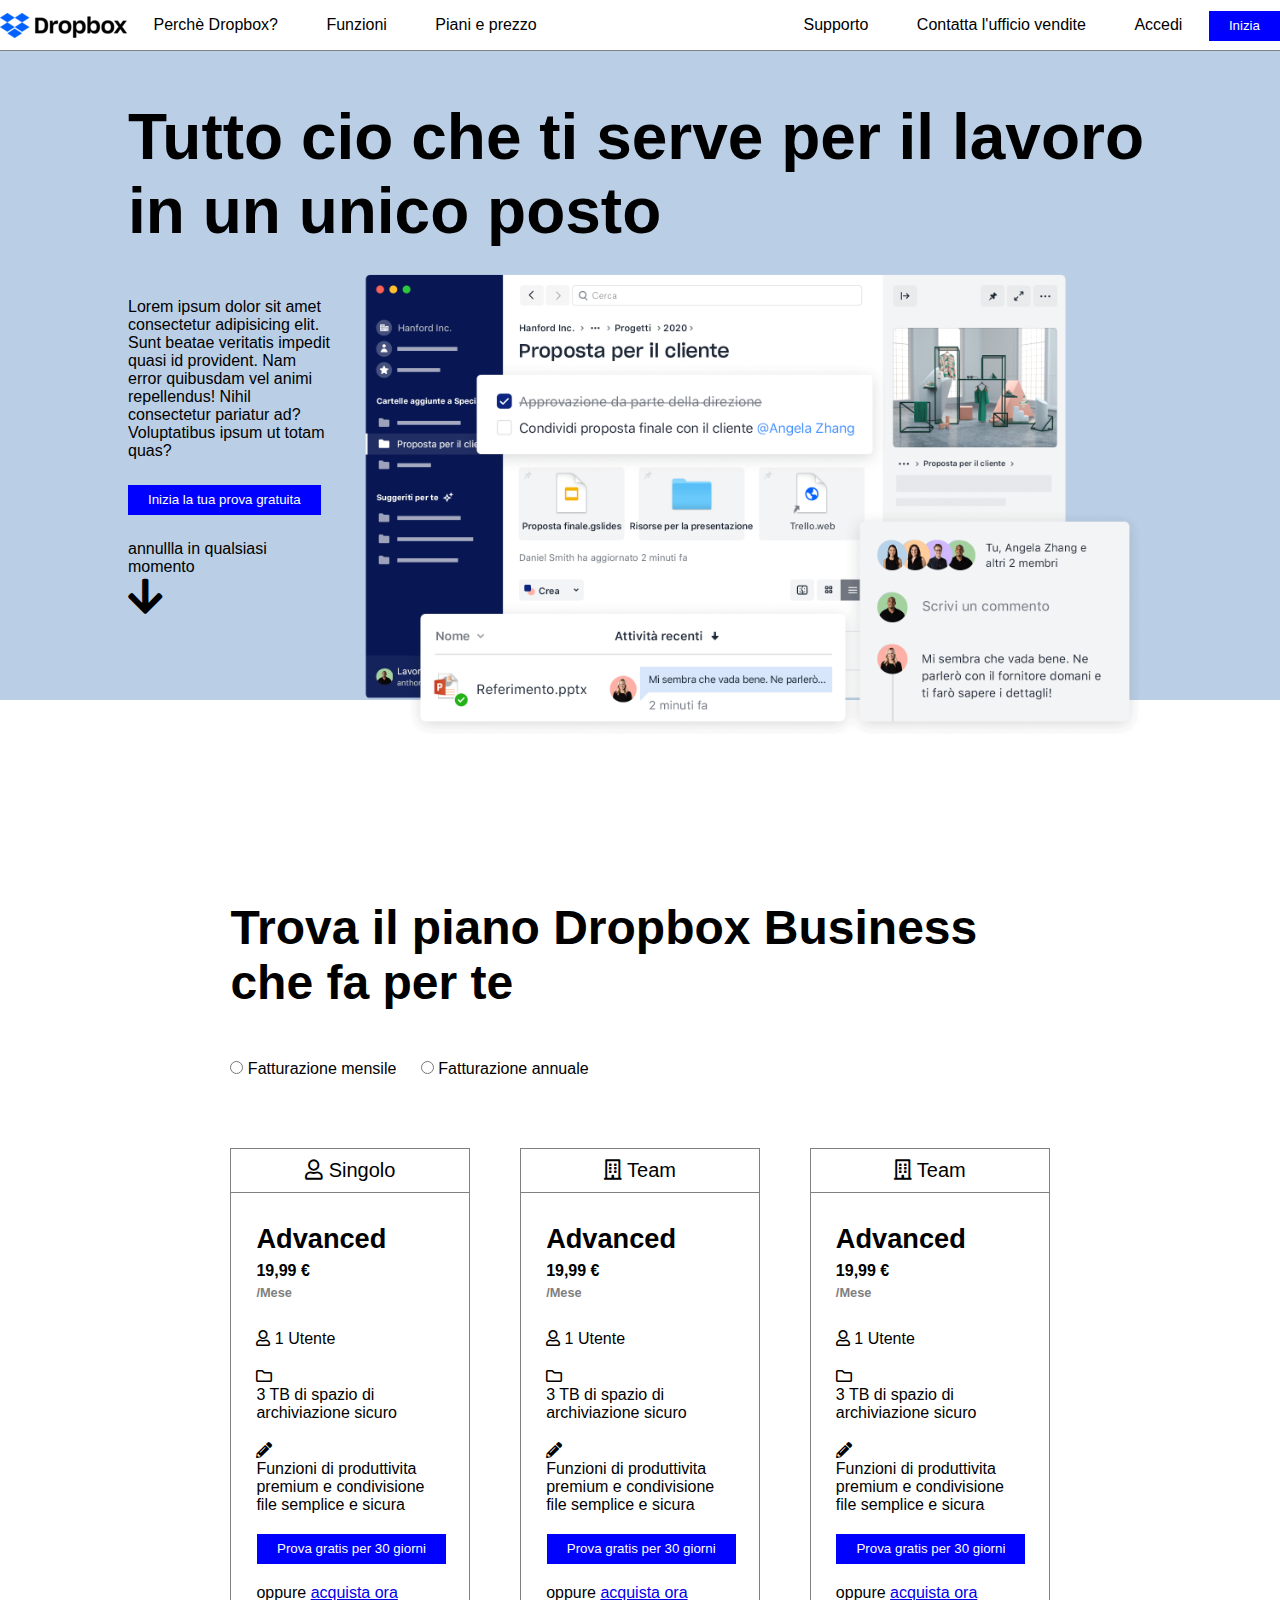
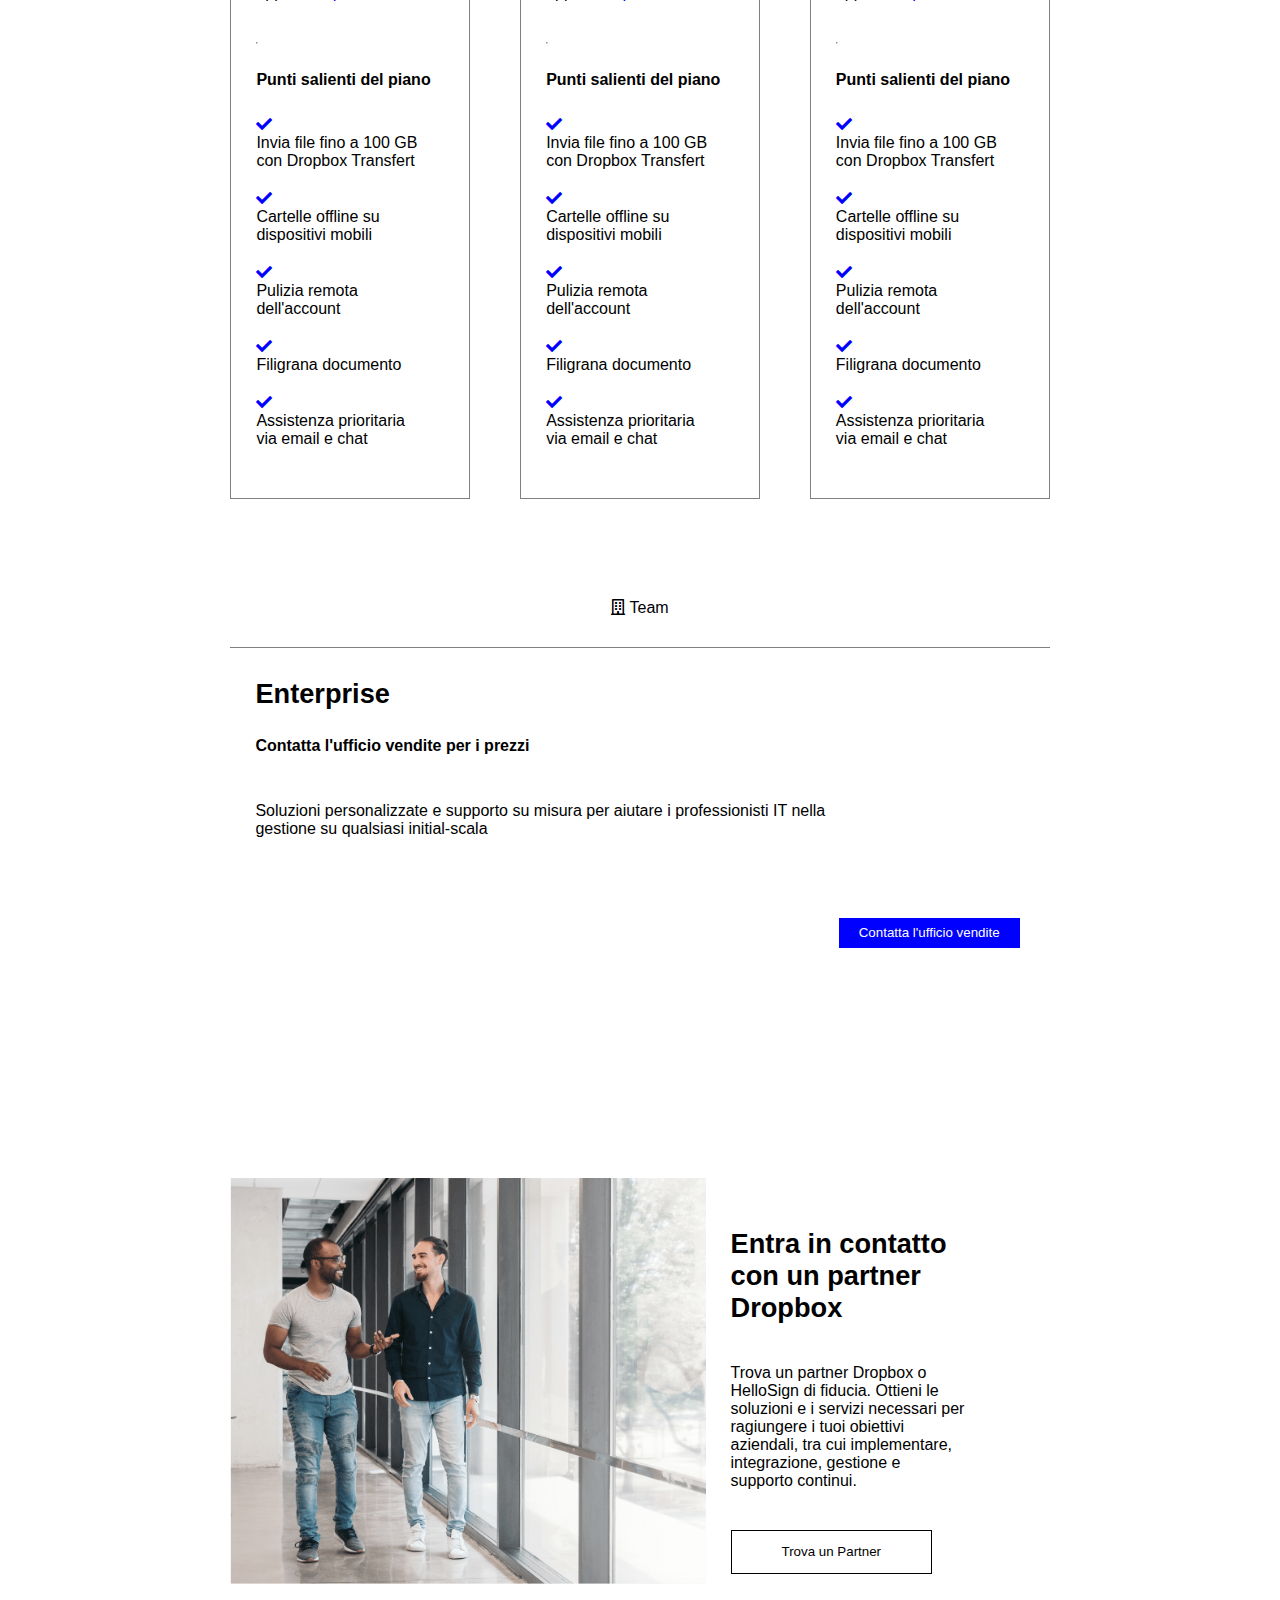
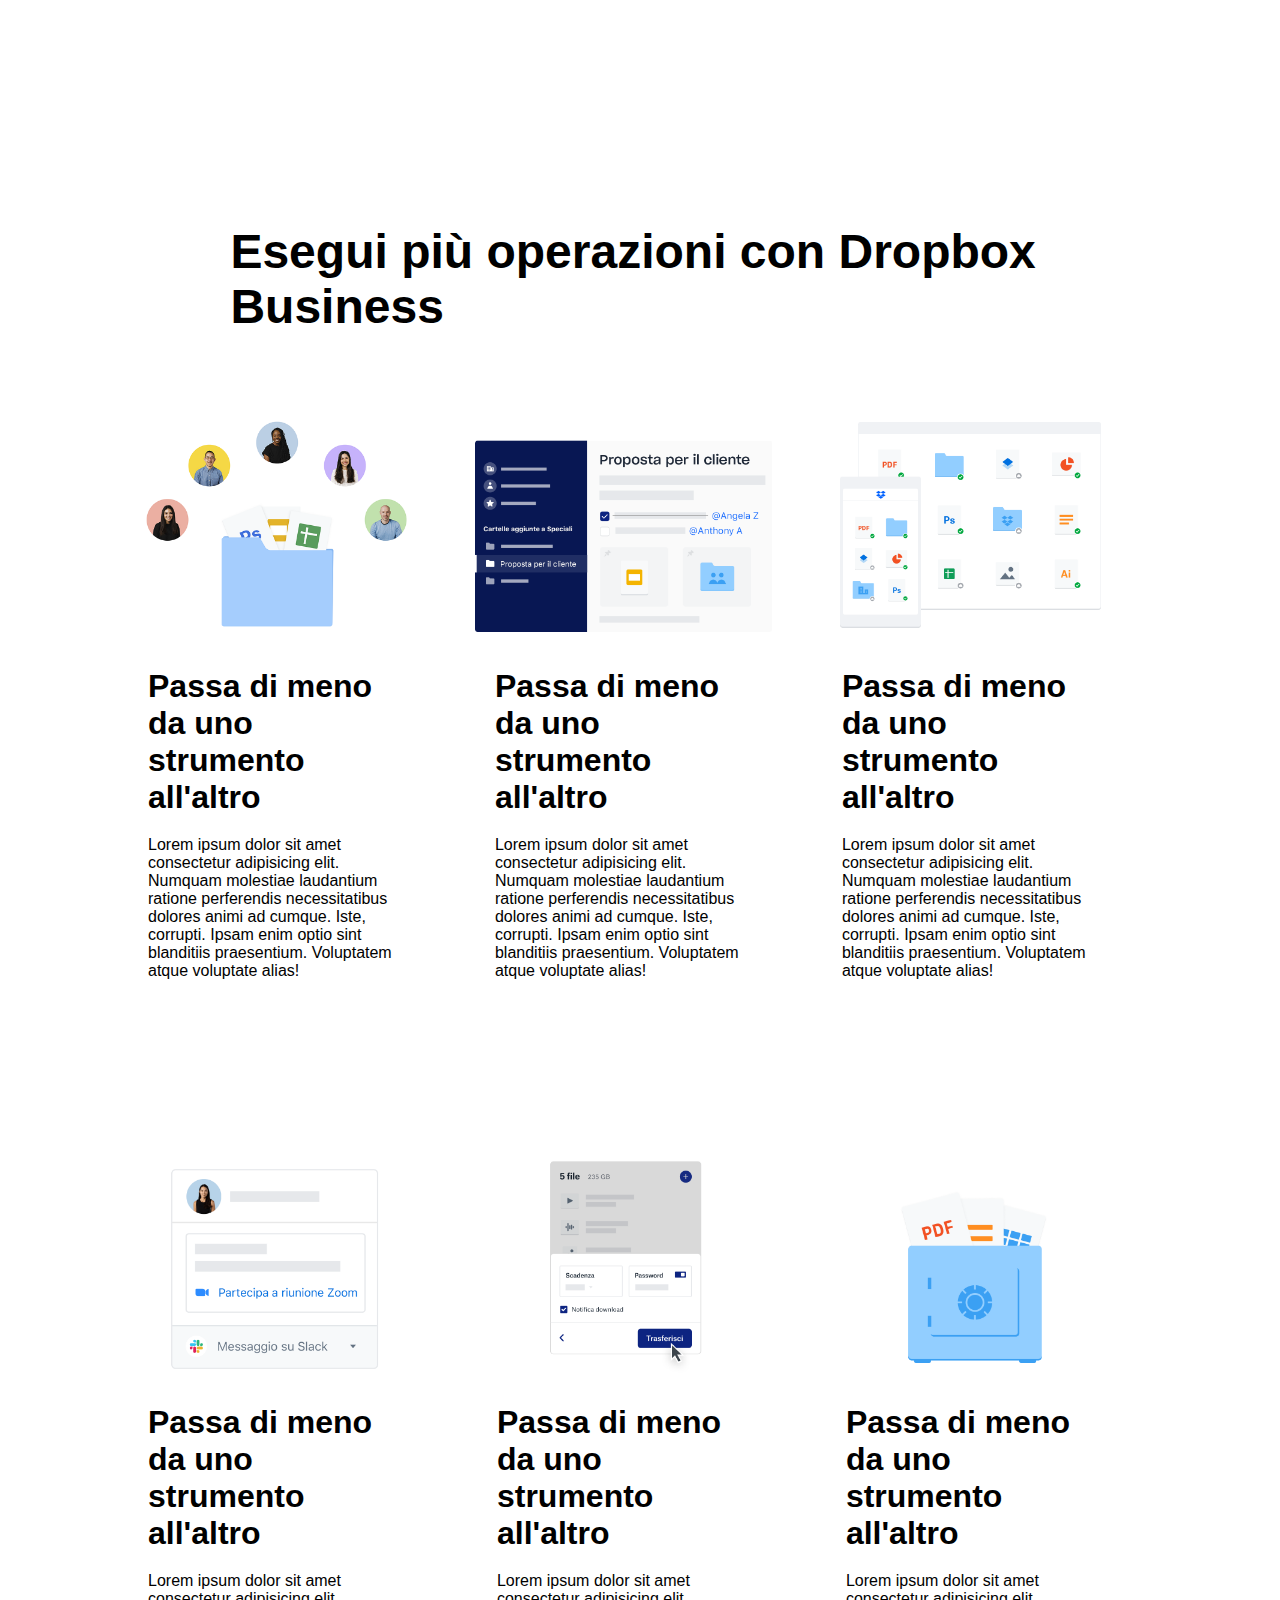
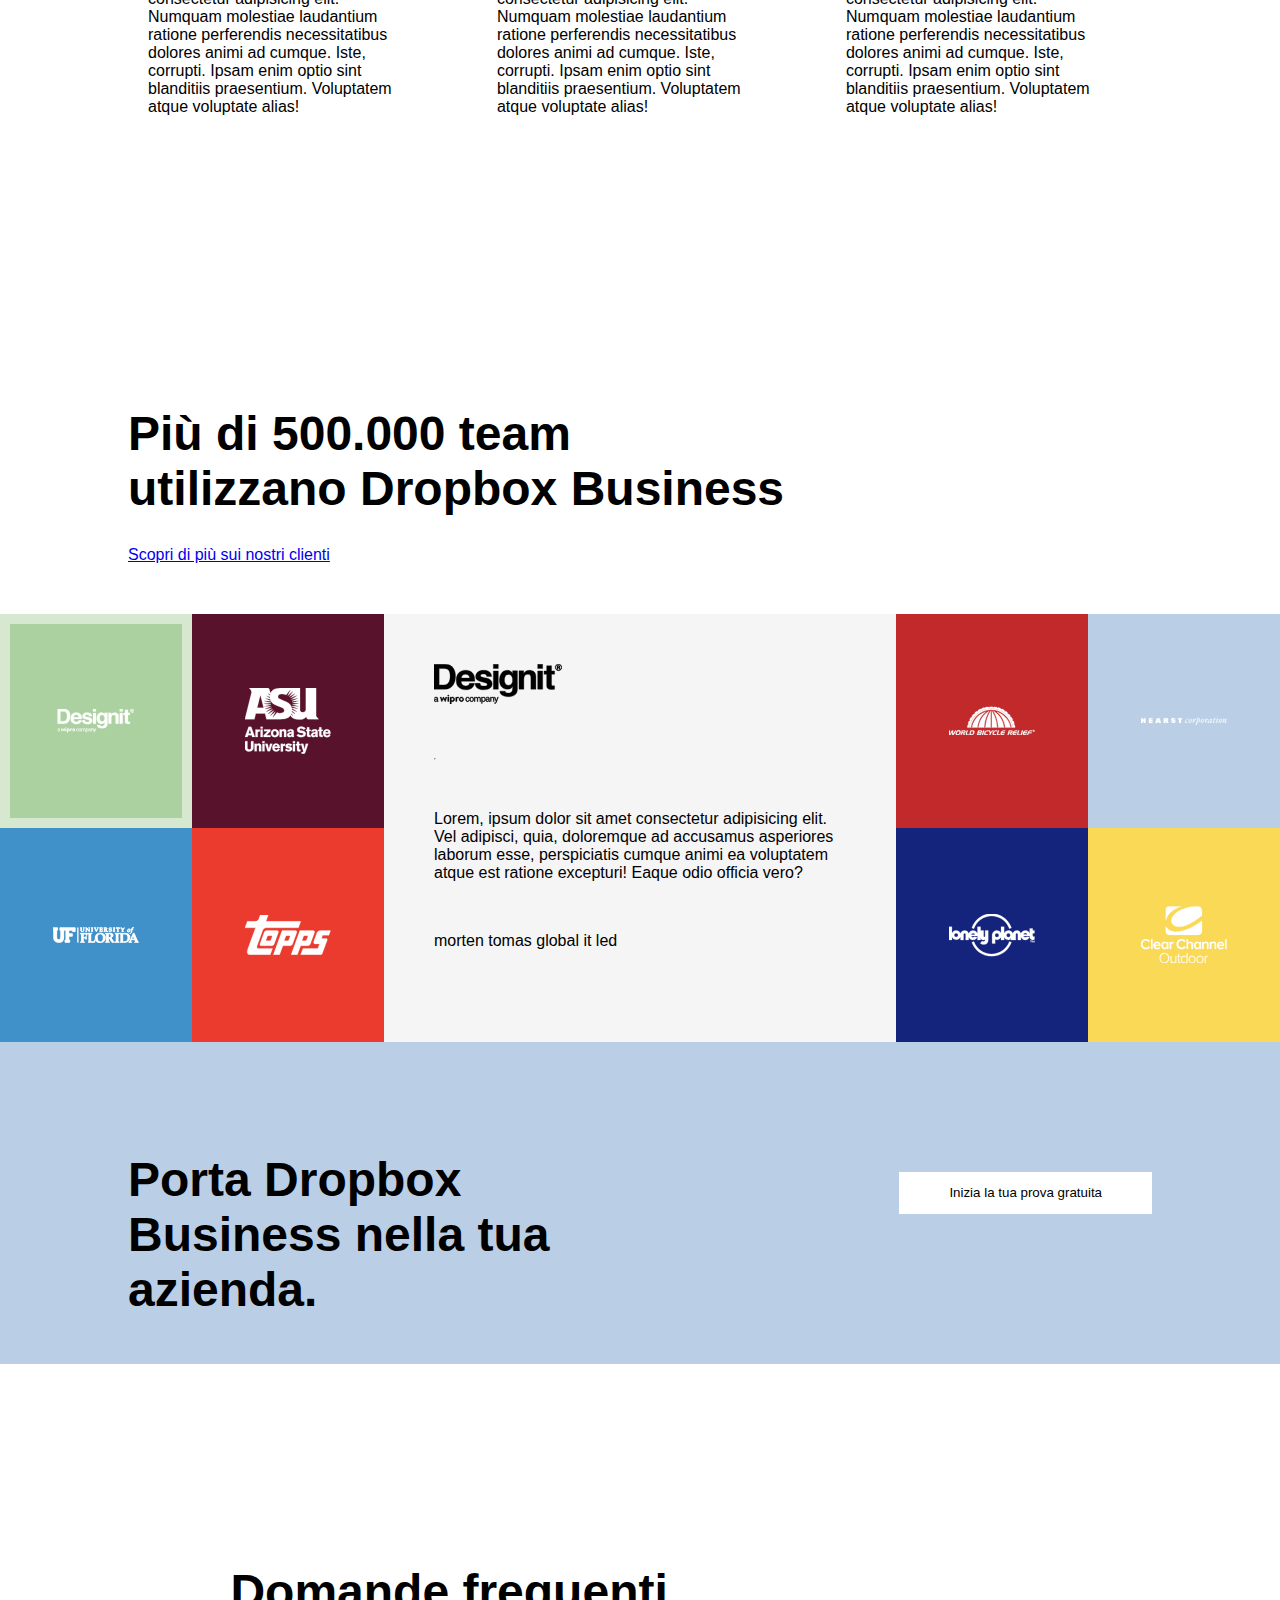
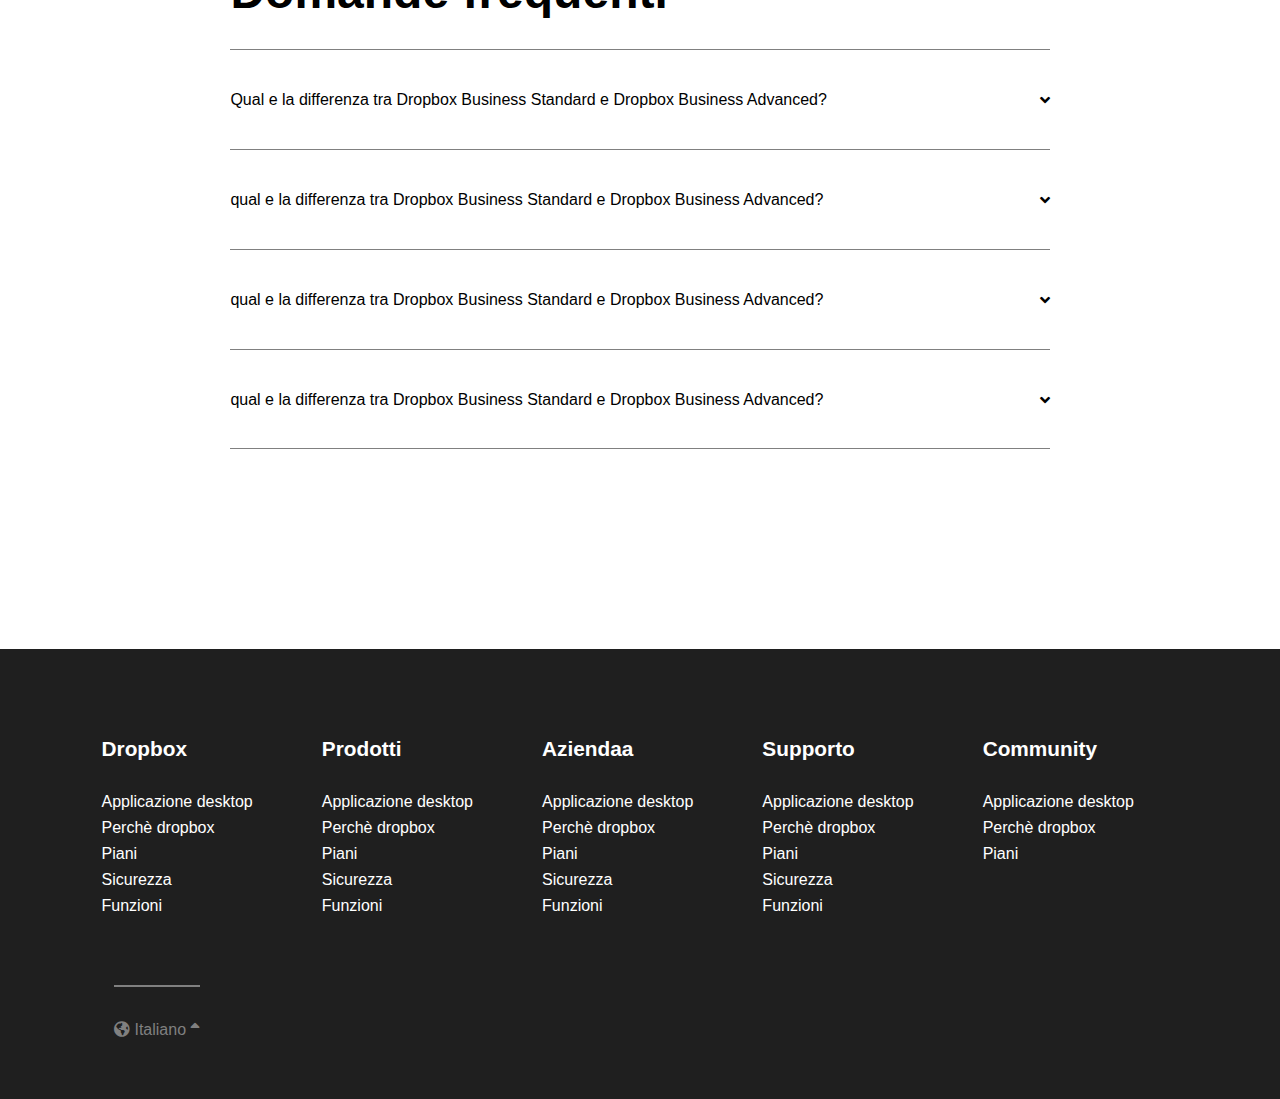
==== index.html @ a14f0d6e "risolto problema formattazione colonne" ====
<!DOCTYPE html>
<html lang="en">
<head>
    <meta charset="UTF-8">
    <meta http-equiv="X-UA-Compatible" content="IE=edge">
    <meta name="viewport" content="width=device-width, initial-scale=1.0">
    <title>Dropbox</title>
    <link rel="stylesheet" href="css/style.css">
    <link rel="stylesheet" href="css/all.css">
</head>
<body>

    <header >

       <section class="navbar-top centered clearfix ">
            <div class="navbar navbar-left">
                <a href="#!"><img src="img/logo-small.png" alt="logo Dropbox"></a>
                <nav>
                    <ul>
                        <li><a href="#!">Perchè Dropbox?</a></li>
                        <li><a href="#!">Funzioni</a></li>
                        <li><a href="#!">Piani e prezzo</a></li>
                           
                    </ul>
                </nav>
               
            </div>
           
    
          
            <div class="navbar navbar-right">
                <nav>
                    <ul>
                        <li><a href="#!">Supporto</a></li>
                        <li><a href="#!">Contatta l'ufficio vendite</a></li>
                        <li><a href="#!">Accedi</a></li>
                    </ul>
                </nav>
                <div class="btn">
                    <button class="btn bluebutton"><a href="#!">Inizia</a>
                    </button>
                </div>
            </div>
                 
        </section>
        <section class="content-header centered clearfix">
           
                <h1>Tutto cio che ti serve per il lavoro in un unico posto</h1>
                <div class="text-box">
                    <p>Lorem ipsum dolor sit amet consectetur adipisicing elit. Sunt beatae veritatis impedit quasi id provident. Nam error quibusdam vel animi repellendus! Nihil consectetur pariatur ad? Voluptatibus ipsum ut totam quas?</p>
                    <button class="btn bluebutton"><a href="#!">Inizia la tua prova gratuita</a>
                    </button>
                    <p>annullla in qualsiasi momento</p>
                    <h1><i class="fas fa-arrow-down"></i></h1>
    
    
                </div>
                <img src="img/jumbo.png" alt="">
           
        </section>

    </header>

    <section class="row">
        <div class="content-row clearfix"> 
            <h2>Trova il piano Dropbox Business che fa per te</h2>
            <form action="#!" method="POST">
                <input type="radio" id="month" name="fatturazione" value="month">
                <label for="month">Fatturazione mensile</label>
                <input type="radio" id="year" name="fatturazione" value="year">
                <label for="year">Fatturazione annuale</label>             
            </form>
            <div class="columns clearfix">
               
                  
                        <div class="col col-left">
                            <div class="subject">
                                <p><i class="far fa-user"></i> Singolo</p>
                            </div>
                            <div class="description">
                                <h1>Advanced</h1>
                                <h2>19,99 &euro;</h2>
                                <h3>/Mese</h3>
                              <div class="box">
                                    <i class="far fa-user"></i> <p>1 Utente</p>
                                   
                              </div>
                                <div class="box">
                                    <i class="far fa-folder"></i> <p>3 TB di spazio di archiviazione sicuro</p>      
                                </div>
                                    <div class="box">
                                        <i class="fas fa-pencil-alt"></i> <p>Funzioni di produttivita premium e  condivisione file semplice e sicura</p>
                                    
                                    </div>
                                <button class="btn bluebutton"><a href="#!">Prova gratis per 30 giorni</a>
                                </button>
                                <div class="box"><p>oppure <a href="#!">acquista ora</a> </p></div>
                                <hr>
                                <h2 class="box">Punti salienti del piano</h2>
                                <div class="box"><i class="fas fa-check"></i> <p>Invia file fino a 100 GB con Dropbox Transfert</p></div>
                                <div class="box"><i class="fas fa-check"></i> <p>Cartelle offline su dispositivi mobili</p></div>
                                <div class="box"><i class="fas fa-check"></i> <p>Pulizia remota dell'account</p></div>
                                <div class="box"><i class="fas fa-check"></i> <p>Filigrana documento</p></div>
                                <div class="box"><i class="fas fa-check"></i> <p>Assistenza prioritaria via email e chat</p></div>
                            </div>
                            
                            
                            
                        </div>
                        <div class="col col-middle">
                            <div class="subject">
                                <p><i class="far fa-building"></i> Team</p>
                            </div>
                            <div class="description">
                                <h1>Advanced</h1>
                                <h2>19,99 &euro;</h2>
                                <h3>/Mese</h3>
                              <div class="box">
                                    <i class="far fa-user"></i> <p>1 Utente</p>
                                   
                              </div>
                                <div class="box">
                                    <i class="far fa-folder"></i> <p>3 TB di spazio di archiviazione sicuro</p>      
                                </div>
                                    <div class="box">
                                        <i class="fas fa-pencil-alt"></i> <p>Funzioni di produttivita premium e  condivisione file semplice e sicura</p>
                                    
                                    </div>
                                <button class="btn bluebutton"><a href="#!">Prova gratis per 30 giorni</a>
                                </button>
                                <div class="box"><p>oppure <a href="#!">acquista ora</a> </p></div>
                                <hr>
                                <h2 class="box">Punti salienti del piano</h2>
                                <div class="box"><i class="fas fa-check"></i> <p>Invia file fino a 100 GB con Dropbox Transfert</p></div>
                                <div class="box"><i class="fas fa-check"></i> <p>Cartelle offline su dispositivi mobili</p></div>
                                <div class="box"><i class="fas fa-check"></i> <p>Pulizia remota dell'account</p></div>
                                <div class="box"><i class="fas fa-check"></i> <p>Filigrana documento</p></div>
                                <div class="box"><i class="fas fa-check"></i> <p>Assistenza prioritaria via email e chat</p></div>
                            </div>
                            
                            
                        </div>
                        <div class="col col-right">
                            <div class="subject">
                                <p><i class="far fa-building"></i> Team</p>
                            </div>
                            <div class="description">
                                <h1>Advanced</h1>
                                <h2>19,99 &euro;</h2>
                                <h3>/Mese</h3>
                              <div class="box">
                                    <i class="far fa-user"></i> <p>1 Utente</p>
                                   
                              </div>
                                <div class="box">
                                    <i class="far fa-folder"></i> <p>3 TB di spazio di archiviazione sicuro</p>      
                                </div>
                                    <div class="box">
                                        <i class="fas fa-pencil-alt"></i> <p>Funzioni di produttivita premium e  condivisione file semplice e sicura</p>
                                    
                                    </div>
                                <button class="btn bluebutton"><a href="#!">Prova gratis per 30 giorni</a>
                                </button>
                                <div class="box"><p>oppure <a href="#!">acquista ora</a> </p></div>
                                <hr>
                                <h2 class="box">Punti salienti del piano</h2>
                                <div class="box"><i class="fas fa-check"></i> <p>Invia file fino a 100 GB con Dropbox Transfert</p></div>
                                <div class="box"><i class="fas fa-check"></i> <p>Cartelle offline su dispositivi mobili</p></div>
                                <div class="box"><i class="fas fa-check"></i> <p>Pulizia remota dell'account</p></div>
                                <div class="box"><i class="fas fa-check"></i> <p>Filigrana documento</p></div>
                                <div class="box"><i class="fas fa-check"></i> <p>Assistenza prioritaria via email e chat</p></div>
                            </div>
                            
                        </div>
                   
                
                
            </div>
            <div class="col col-bottom clearfix">
                <div class="subject">
                    <p><i class="far fa-building"></i> Team</p>
                </div>
                    <div class="description">
                        <h1>Enterprise</h1>
                        <h2>Contatta l'ufficio vendite per i prezzi</h2>
                        <p>Soluzioni personalizzate e supporto su misura per aiutare i professionisti IT nella gestione su qualsiasi initial-scala</p>
                    </div>
                    <div class="btn-right">
                        <button class="btn bluebutton"><a href="#!">Contatta l'ufficio vendite</a>
                        </button>
                    </div>
            </div>
        </div>
    </section>
    <section class="row row1">
        <div class="content-row clearfix">
            <div class="col col-left"><img src="img/partner.png" alt="Tyler Durden"></div>
            <div class="col col-right">
                <div class="description">
                    <h1 class="box">Entra in contatto con un partner Dropbox</h1>
                    <p class="box">Trova un partner Dropbox o HelloSign di fiducia. Ottieni le soluzioni e i servizi necessari per ragiungere i tuoi obiettivi aziendali, tra cui implementare, integrazione, gestione e supporto continui.</p>
                    <button class=" box btn whitebutton"><a href="#!">Trova un Partner</a>
                    </button>

                </div>
            </div>
        </div>
    </section>

    <section class="row row2">
        <div class="content-row">
            <h2>Esegui più operazioni con Dropbox Business</h2>
        </div>
        <div class="columns clearfix">
            <div class="col col-left description">
                <img src="img/business-feature-switching-tools.png" alt="">
                <h1>Passa di meno da uno strumento all'altro</h1>

                <p>Lorem ipsum dolor sit amet consectetur adipisicing elit. Numquam molestiae laudantium ratione perferendis necessitatibus dolores animi ad cumque. Iste, corrupti. Ipsam enim optio sint blanditiis praesentium. Voluptatem atque voluptate alias!</p>
            </div>
            <div class="col col-middle  description">
                <img src="img/business-feature-coordinate-it.png" alt="">
                <h1>Passa di meno da uno strumento all'altro</h1>

                <p>Lorem ipsum dolor sit amet consectetur adipisicing elit. Numquam molestiae laudantium ratione perferendis necessitatibus dolores animi ad cumque. Iste, corrupti. Ipsam enim optio sint blanditiis praesentium. Voluptatem atque voluptate alias!</p>
            </div>
            <div class="col col-right description">
                <img src="img/business-feature-multi-device.png" alt="">
                <h1>Passa di meno da uno strumento all'altro</h1>

                <p>Lorem ipsum dolor sit amet consectetur adipisicing elit. Numquam molestiae laudantium ratione perferendis necessitatibus dolores animi ad cumque. Iste, corrupti. Ipsam enim optio sint blanditiis praesentium. Voluptatem atque voluptate alias!</p>
            </div>
            <div class="col col-left description">
                <img src="img/business-feature-integrations-it.png" alt="">
                <h1>Passa di meno da uno strumento all'altro</h1>

                <p>Lorem ipsum dolor sit amet consectetur adipisicing elit. Numquam molestiae laudantium ratione perferendis necessitatibus dolores animi ad cumque. Iste, corrupti. Ipsam enim optio sint blanditiis praesentium. Voluptatem atque voluptate alias!</p>
            </div>
            <div class="col col-middle description">
                <img src="img/business-feature-send-files-it.png" alt="">
                <h1>Passa di meno da uno strumento all'altro</h1>

                <p>Lorem ipsum dolor sit amet consectetur adipisicing elit. Numquam molestiae laudantium ratione perferendis necessitatibus dolores animi ad cumque. Iste, corrupti. Ipsam enim optio sint blanditiis praesentium. Voluptatem atque voluptate alias!</p>
            </div>
            <div class="col col-right description">
                <img src="img/business-feature-security.png" alt="">
                <h1>Passa di meno da uno strumento all'altro</h1>

                <p>Lorem ipsum dolor sit amet consectetur adipisicing elit. Numquam molestiae laudantium ratione perferendis necessitatibus dolores animi ad cumque. Iste, corrupti. Ipsam enim optio sint blanditiis praesentium. Voluptatem atque voluptate alias!</p>
            </div>
        </div>

    </section>

    <section class="row3">
        <div class="content-row">
            <h2>Più di 500.000 team <br>
                utilizzano Dropbox Business</h2>

                <p><a href="#!">Scopri di più sui nostri clienti</a></p>
        </div>

    </section>

    <section class="squares clearfix">
        <div class="columns clearfix">
            <div class="col-30 col-left clearfix">
                <div class="square square00">
                   <img src="img/designit.svg" alt="">
                </div>
                <div class="square square0">
                    <img src="img/arizona_state_university.svg" alt="">
                </div>
                <div class="square square1">
                    <img src="img/university_of_florida.svg" alt="">
                </div>
                <div class="square square2">
                    <img src="img/topps.svg" alt="">
                </div>
            </div>
            <div class="col-40 clearfix">

                <div class="designit">
                    <img src="img/designit-black.svg" alt="">
                </div>
                <hr>
                <div class="designit-txt">
                    <p>Lorem, ipsum dolor sit amet consectetur adipisicing elit. Vel adipisci, quia, doloremque ad accusamus asperiores laborum esse, perspiciatis cumque animi ea voluptatem atque est ratione excepturi! Eaque odio officia vero?</p>
                    <p class="author">morten tomas global it led</p>
                </div>

        
            </div>
            <div class="col-30 col-right clearfix">
                <div class="square square3">
                    <img src="img/world_bicycle_relief.svg" alt="">
                </div>
                <div class="square square4">
                    <img src="img/hearst_corp.svg" alt="">
                </div>
                <div class="square square5">
                    <img src="img/lonely_planet.svg" alt="">
                </div>
                <div class="square square6">
                    <img src="img/clear_channel.svg" alt="">
                </div>
            </div>
        </div>
        <div class="row4">
            <div class="content-row">
                <h2>Porta Dropbox Business nella tua azienda.</h2>
            </div>
            <div class="row4-button">
                 <button class=" box btn whitebutton"><a href="#!">Inizia la tua prova gratuita</a>
                 </button>
            </div>
    
        </div>
    </section>
    <section class="row row5">
       <div class="content-row">
            <div class="titolo"><h2>Domande frequenti</h2></div>
            <div class="question">
                <a href="#!">
                    <p>Qual e la differenza tra Dropbox Business Standard e Dropbox Business Advanced?</p>
                    <i class="fas fa-angle-down"></i>   
                </a>
            </div>
            <div class="question">
               <a href="#!">
                    <p>qual e la differenza tra Dropbox Business Standard e Dropbox Business Advanced?</p>
                    <i class="fas fa-angle-down"></i>
                    
               </a>
            </div>
            <div class="question">
               <a href="#!">
                    <p>qual e la differenza tra Dropbox Business Standard e Dropbox Business Advanced?</p>
                    <i class="fas fa-angle-down"></i>
               </a>
            </div>
            <div class="question">
                <a href="#!">
                    <p>qual e la differenza tra Dropbox Business Standard e Dropbox Business Advanced?</p>
                    <i class="fas fa-angle-down"></i>
                </a>
            </div>
       </div>
    </section>

    <footer>
        <div class="main-footer">
            <div class="small">
                <ul>
                    Dropbox
                    <li>Applicazione desktop</li>
                    <li>Perchè dropbox</li>
                    <li>Piani</li>
                    <li>Sicurezza</li>
                    <li>Funzioni</li>
                </ul>
            </div>

            <div class="small">
                <ul>
                    Prodotti
                    <li>Applicazione desktop</li>
                    <li>Perchè dropbox</li>
                    <li>Piani</li>
                    <li>Sicurezza</li>
                    <li>Funzioni</li>
                </ul>
            </div>

            <div class="small">
                <ul>
                    Aziendaa
                    <li>Applicazione desktop</li>
                    <li>Perchè dropbox</li>
                    <li>Piani</li>
                    <li>Sicurezza</li>
                    <li>Funzioni</li>
                </ul>
            </div>

            <div class="small">
                <ul>
                    Supporto
                    <li>Applicazione desktop</li>
                    <li>Perchè dropbox</li>
                    <li>Piani</li>
                    <li>Sicurezza</li>
                    <li>Funzioni</li>
                </ul>
            </div>

            <div class="small">
                <ul>
                    Community
                    <li>Applicazione desktop</li>
                    <li>Perchè dropbox</li>
                    <li>Piani</li>
                </ul>
            </div>
        </div>

        <div class="end">
            <a href="#!"><p><i class="fas fa-globe-americas"></i> Italiano <i class="fas fa-sort-up"></i></p></a>
        </div>
        </div>

    </footer>
    

    
    
</body>
</html>
---- css/style.css ----
* {
    margin: 0;
    padding: 0;
    box-sizing: border-box;
}
body {
  min-width: 1080px;
}

html {
    font-family: -apple-system, BlinkMacSystemFont, 'Segoe UI', Roboto, Oxygen, Ubuntu, Cantarell, 'Open Sans', 'Helvetica Neue', sans-serif;
    
   
    margin: 0 auto;
}

.clearfix::after {
    content: '';
    display: table;
    clear: both;
}
.centered {
    margin: 0 auto;
}

header {
    background-color: #bacfe6;
    vertical-align: middle;
    height: 700px;
    

}


.navbar-top {
   
   line-height: 50px;
    vertical-align: middle;
    background-color: white;
    width: 100%;
    position: fixed;
    z-index: 10000;
    border-bottom: .5px solid grey;
    

}

.navbar nav {
    display: inline-block;
}
 
 
.navbar li {
    display: inline-block;
    font-size: 1rem;
}
 
.navbar-left {
    float: left;
}

.navbar-right {
    float: right;
    text-align: right;
}

.navbar li a {
    line-height: 50px;
   text-decoration: none;
   color: black;
   margin: 0 22px ;
   display: inline-block;

}
.navbar li a:hover {
border-bottom: 2px solid grey;
}

.btn {
    display: inline-block;
    line-height: 30px;
    
}

.bluebutton {   
    background-color: blue;
   border-style: none ;
}
.whitebutton a,
.bluebutton a {
    color: white;
    text-decoration: none;
    padding: 5px 20px;
}

.whitebutton:hover,
.bluebutton:hover {
    opacity: .5;
}




.navbar img {
    line-height: 50px;
    vertical-align: middle;
}

.content-header {
    margin: 0 auto;
    width: 80%;
    position: relative;
    padding-top: 50px;
    padding-bottom: 50px;
     
}

.content-header h1:first-child {
    font-size: 4rem;
    margin-top: 50px;
}

.text-box {
    margin-top: 50px;
    width: 20%;
    float: left;
}

.content-header img {
    width: 80%;
    max-width: 1000px;
    float: right;
    position: absolute;
    left: 20%;
    top: 40%;
} 

.content-header .bluebutton {
    margin: 25px 0;
}

.content-header i {
    font-size: 2.5rem;
    margin-top: 0px;
    padding-bottom: 20px;
}

.row {
    margin: 200px auto;
    width: 80%;
}
.content-row {
    width: 80%;
    margin: 0 auto;
}

.content-row h2 {
    font-size: 3rem;
}

.content-row form {
    margin-top: 50px;
}

.content-row label {
    margin-right: 20px;

}
.columns {
    width: 100%;
}

.columns .col {
    width:calc((100% - 100px)/3) ;  
   /*  display: inline-block; */
    float: left;
    border: 1px solid grey;    
    margin: 70px 0;
}



 
.columns .col-middle {
    margin: 70px 50px;
    
} 
.col .subject {
    padding: 10px;
    border-bottom: 1px solid grey;
    text-align: center;

}

.columns .subject p {
    font-size: 20px;
 }

.col .description{
    margin: 30px 25px;
    text-align: center;
/*     width: 70%;
 */}

.col .description h1 {
    font-size: 1.7rem;
}

.col .description h2 {
    font-size: 1rem;
    line-height: 2;
}

.col .description h3 {
    color: gray;
    font-size: .8rem;
    line-height: 1;
    margin-bottom: 30px;
  }

.box {
    margin: 20px 0;
} 

.box i {
    vertical-align: top;
} 

  
.col .description p { 
    display: inline-block;
    width: 90%;
}

.description .bluebutton {
    margin: 0 auto ;
    display: block;
}

.row .description h1,
.row .description h2,
.row .description h3,
.row .description p {
    text-align: left;
}
 


.description hr {
    margin-right: 250px;
    margin-top: 40px;
}

.columns .col-bottom {
    width: 100%;
    margin-top: 0;
} 

.col-bottom h2,
.col-bottom p {
    margin: 20px 0;
}

.col-bottom .btn-right {
    float: right;
    margin: 30px;
}

.fa-check {
    color: blue;
}

.row1 img {
    width: 100%;
    display: inline-block;
} 

.row .description {
    width: 80%;
    display: inline-block;
    text-align: left;
    vertical-align: middle;
} 




.row1 .col-left {
  float: left;
    width: 58%;
}

.row1 .col-right {   
    float: left;   
    width: 40%;
}


.whitebutton {
    background-color: white;
    color: black;
    border: 1px solid black;
    padding: 6px 30px;
}

.whitebutton a {
    color: black;
    text-decoration: none;
}

.row2 .columns .col:nth-child(5) {
    margin: 70px 52px;
}
.row2  .col{
    width: 29%;
    border: none;
    

}

.row2 img {
    width: 100%;
}

.row2 .description h1,
.row2 .description h2,
.row2 .description h3,
.row2 .description p {
    margin: 20px 20px;
}
.row3 {
    margin-bottom: 50px;
}
.row3 h2 {
    margin-bottom: 30px;

}
.row3 .content-row {
    width: 80%;
    margin: 0 auto;
}

.squares {
    width: 100%;
    height: 750px; 
    border: none;
    background-color: rgb(73%, 81%, 90%);
   
}

.col-30{
    width: 30%;
    height: 428px;
    background-color: gold;
    float: left;
    
   
}
.col-40{
    width: 40%;
    background-color: rgb(96%, 96%, 96%);
    height: 428px;
    float: left;
}

.square {
    width: 50%;
    height: 50%;
    float: left;
    position: relative;
}
.square img {
    width: 45%;  
    position: absolute;
    top: 50%;
    left: 50%; 
    transform: translate(-50%, -50%);
}

.square00 {
    background-color: rgb(67%, 82%, 63%);
    border: 10px solid rgb(84%, 91%, 81%);
}

.square0 {
    background-color: rgb(35%, 7%, 17%);

}

.square1 {
    background-color: rgb(25%, 57%, 79%);
}

.square2{
    background-color: rgb(92%, 23%, 18%);
}

.square3{
    background-color: rgb(76%, 16%, 17%);
}

.square4 {
    background-color: rgb(73%, 81%, 90%);
}

.square5 {
    background-color: rgb(8%, 14%, 49%);
}

.square6 {
    background-color: rgb(98%, 85%, 34%);
}

.designit {
    width: 25%;
    margin: 50px;

}
.designit img {
    width: 100%;
}
.designit-txt {
    margin: 50px;
}
.designit-txt .author {
    margin-top: 50px ;
}
.col-40 hr {
    margin-left: 50px;
    margin-right: 470px;

}

.row4 .content-row {
    width: 50%;
    display: inline-block;
}

.row4-button {
    width: 40%;
    float: right;
    text-align: right;
}
.row4-button button {
    border: none;
}

.row4 {
    width: 80%;
    margin: 110px auto;
}

.row5  .question {
    width: 100%;
    height: 100px;
    border-top: 1px solid grey;
    
}

.question a {
    color: black;
    line-height: 100px;
    text-align: center;
    vertical-align: middle;
}

.question p {
    float: left;

}

.question i {
    float: right;
    line-height: 100px;
}
.row5 .question:last-child {
    border-bottom: 1px solid grey;
}

.content-row .titolo {
    margin-bottom: 30px;
}




footer {
    margin-top: 50px;
    background-color: rgb(12%, 12%, 12%);
}
.main-footer {
    width: 90%;
    margin: 0 auto;
    text-align: center;
    padding: 30px 0;
}
.main-footer ul {
    list-style: none;
}


.small {
    padding-top: 20px;
    color: white;
    display: inline-block;
    vertical-align: top;
    text-align: left;
    width: 17%;
    line-height: 26px;
    margin: 10px;
}

.main-footer div::first-line {
    font-weight: bolder;
    font-size: 1.3rem;
    line-height: 80px;
} 



.end {
    width: 90%;
    margin: 0 auto;
    padding: 26px 0;
}

.end a {
    color: grey;
    display: inline-block;
    padding: 34px 0px;
    border-top: 2px solid grey;
    margin-left: 50px;
    text-decoration: none;
}
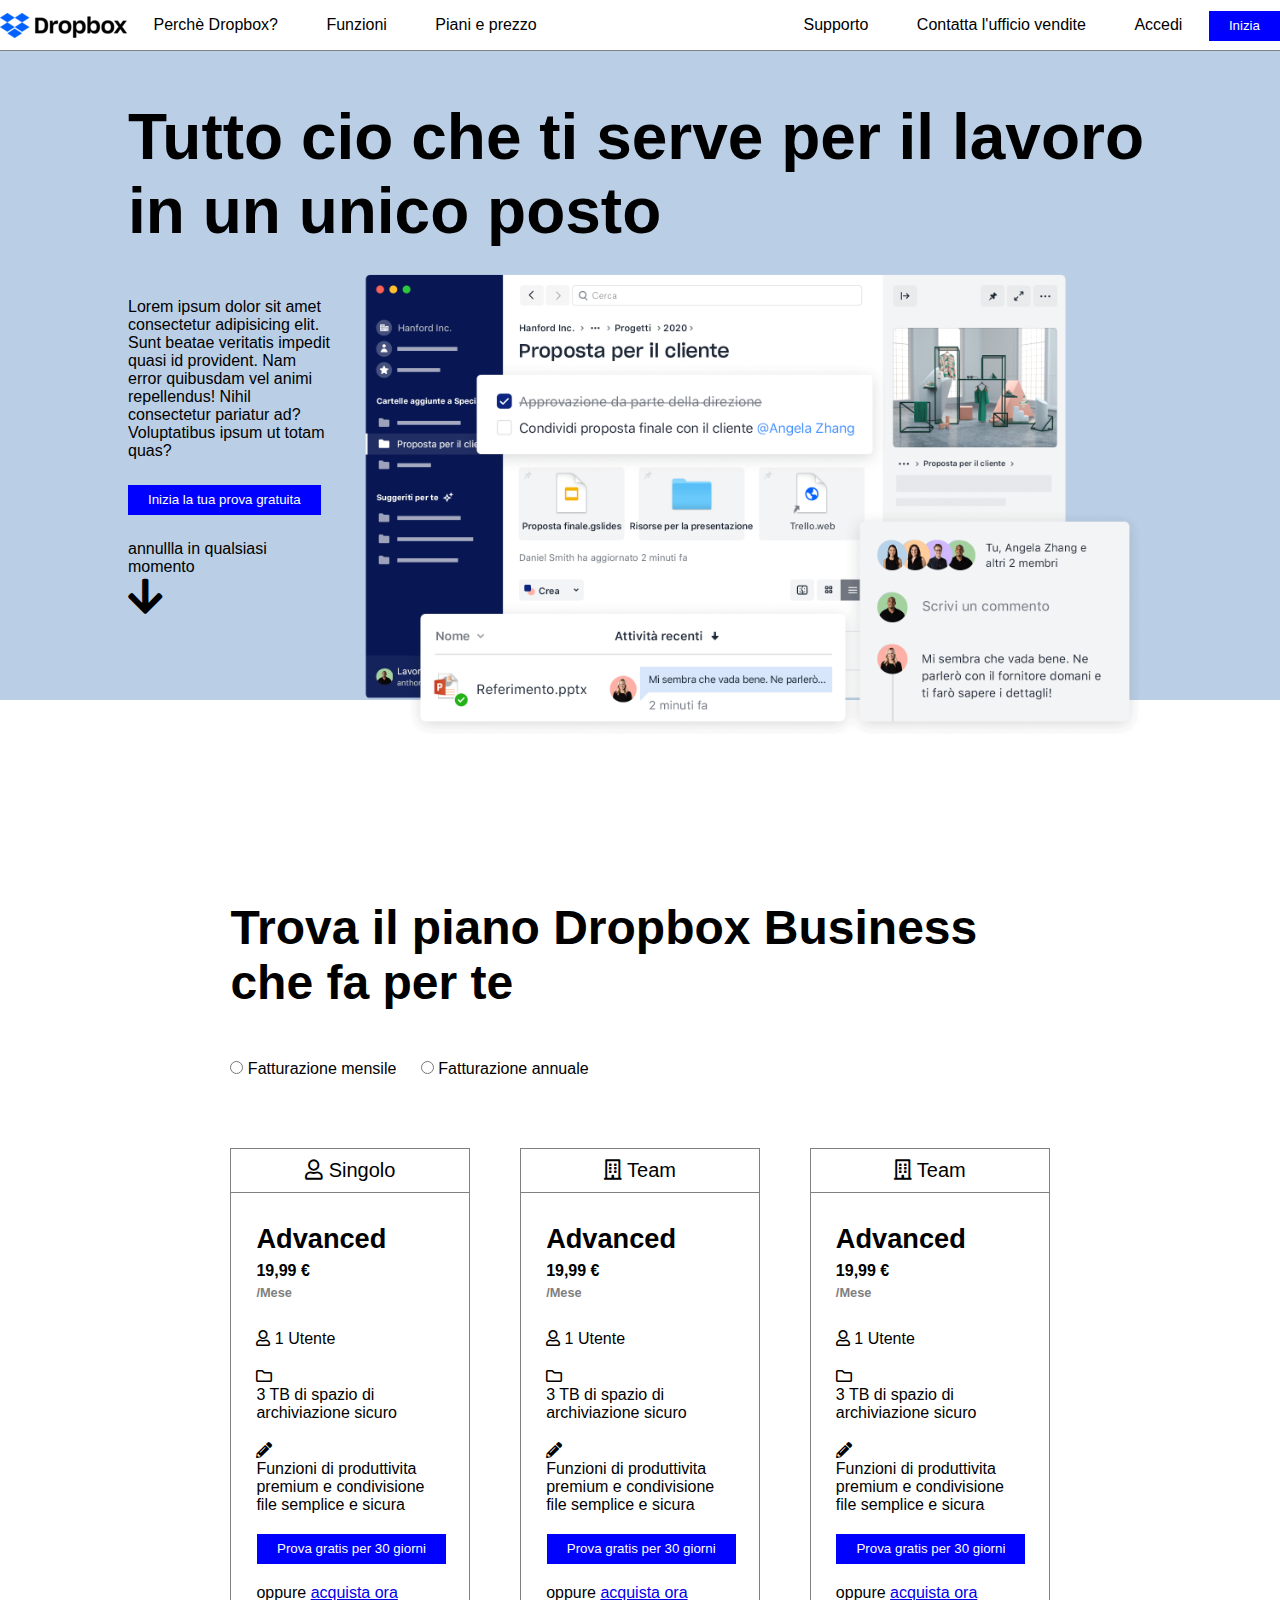
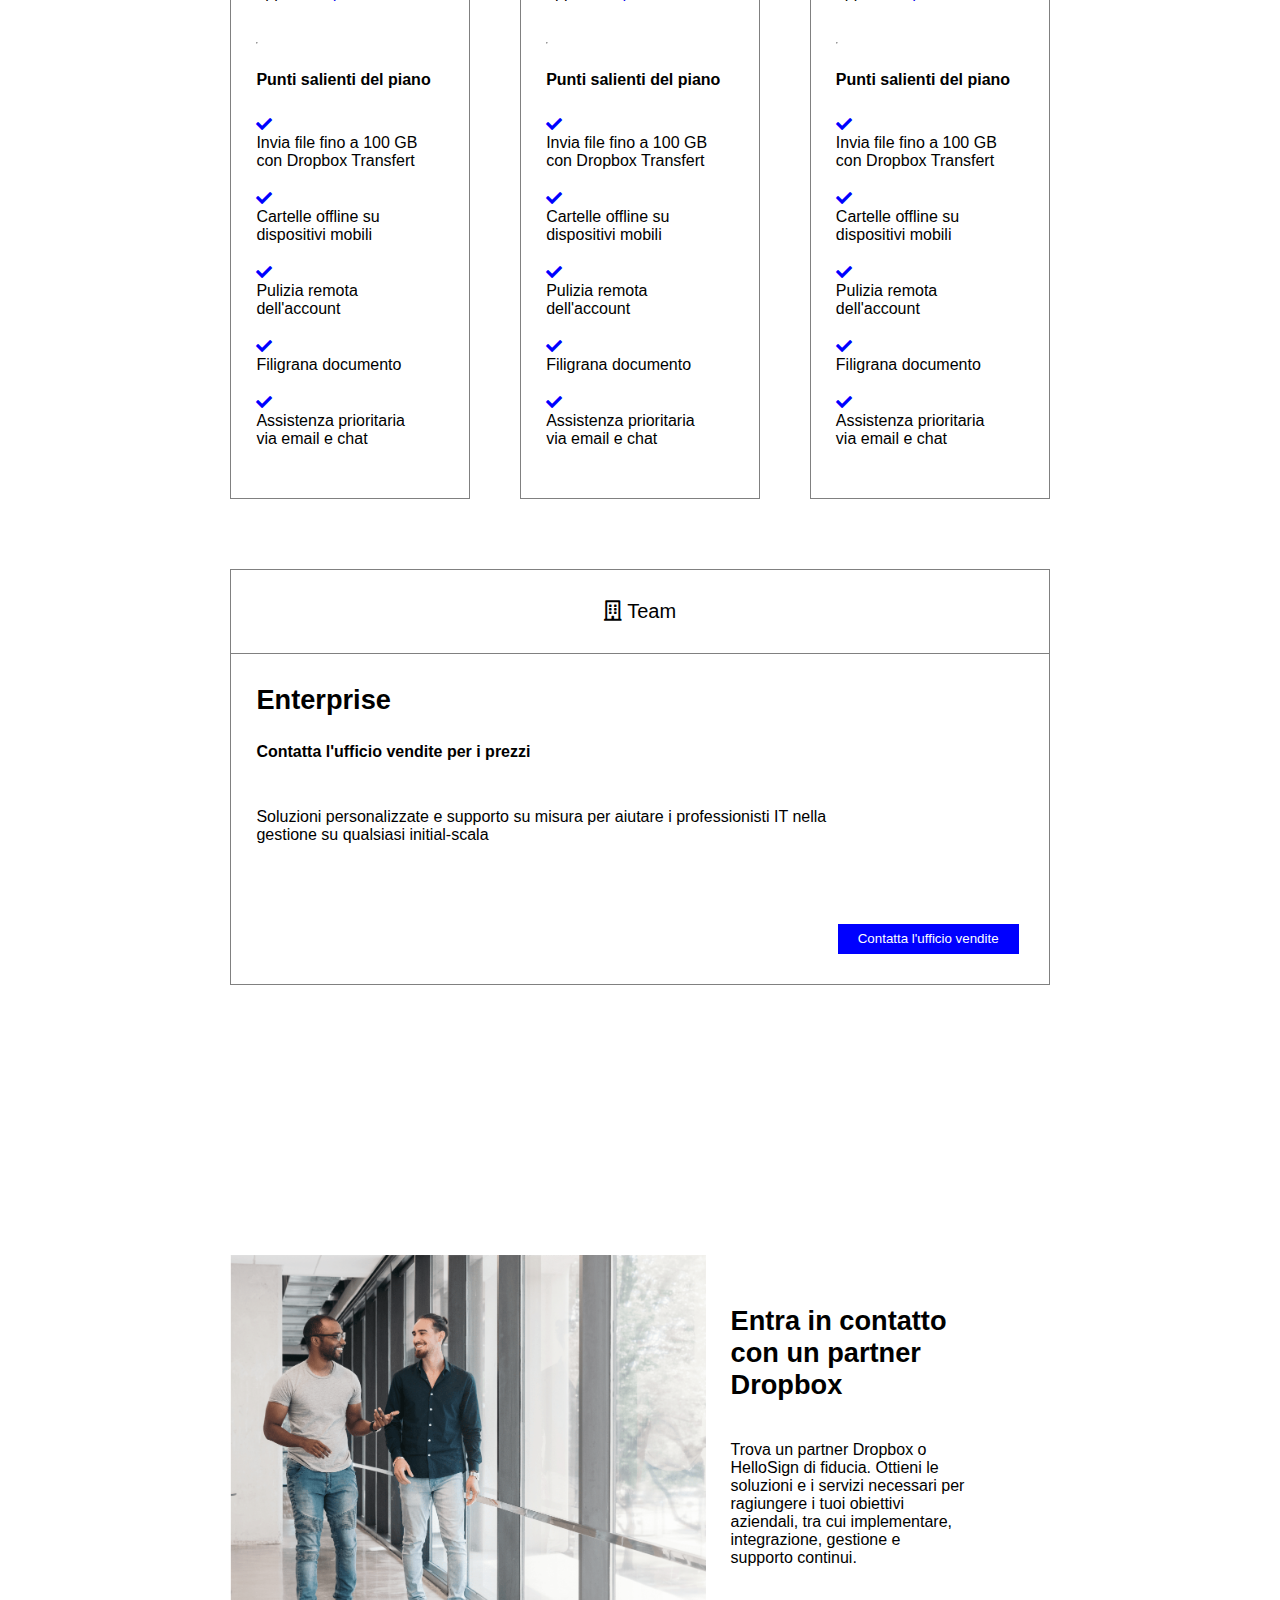
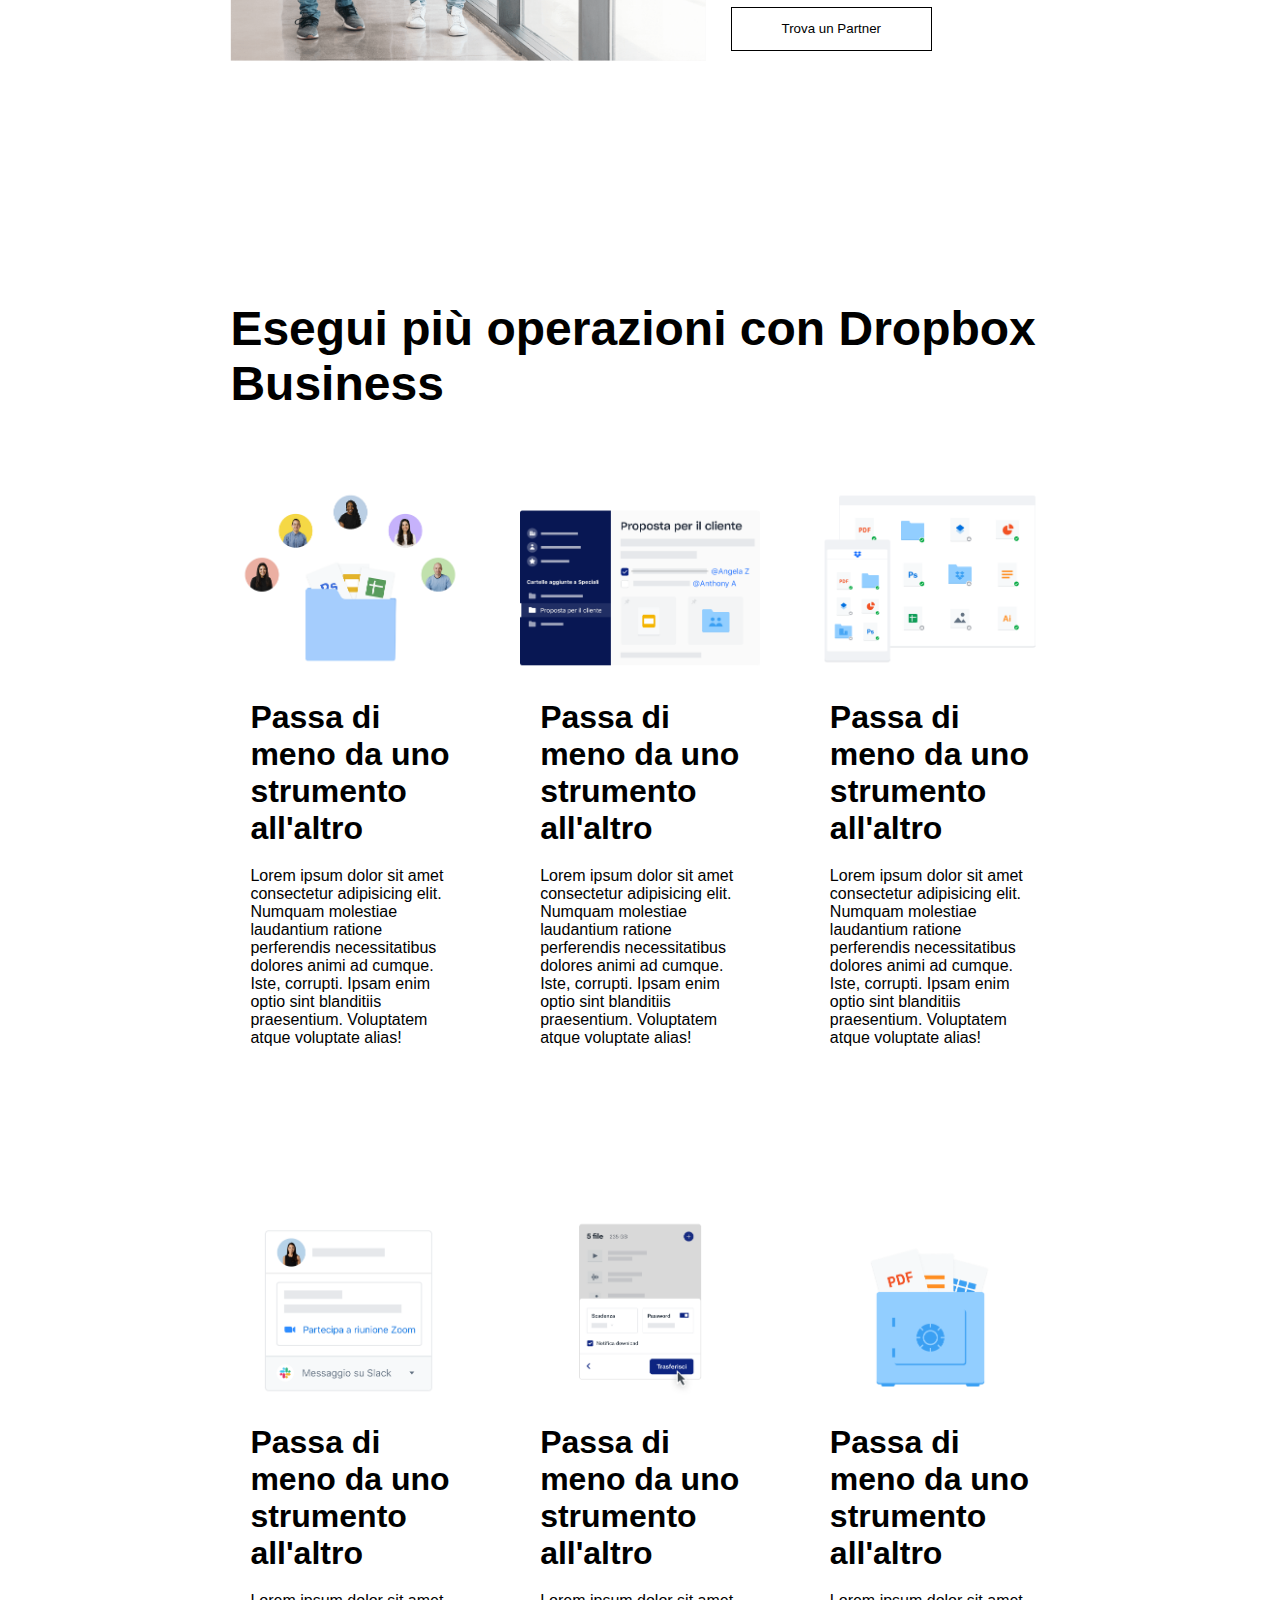
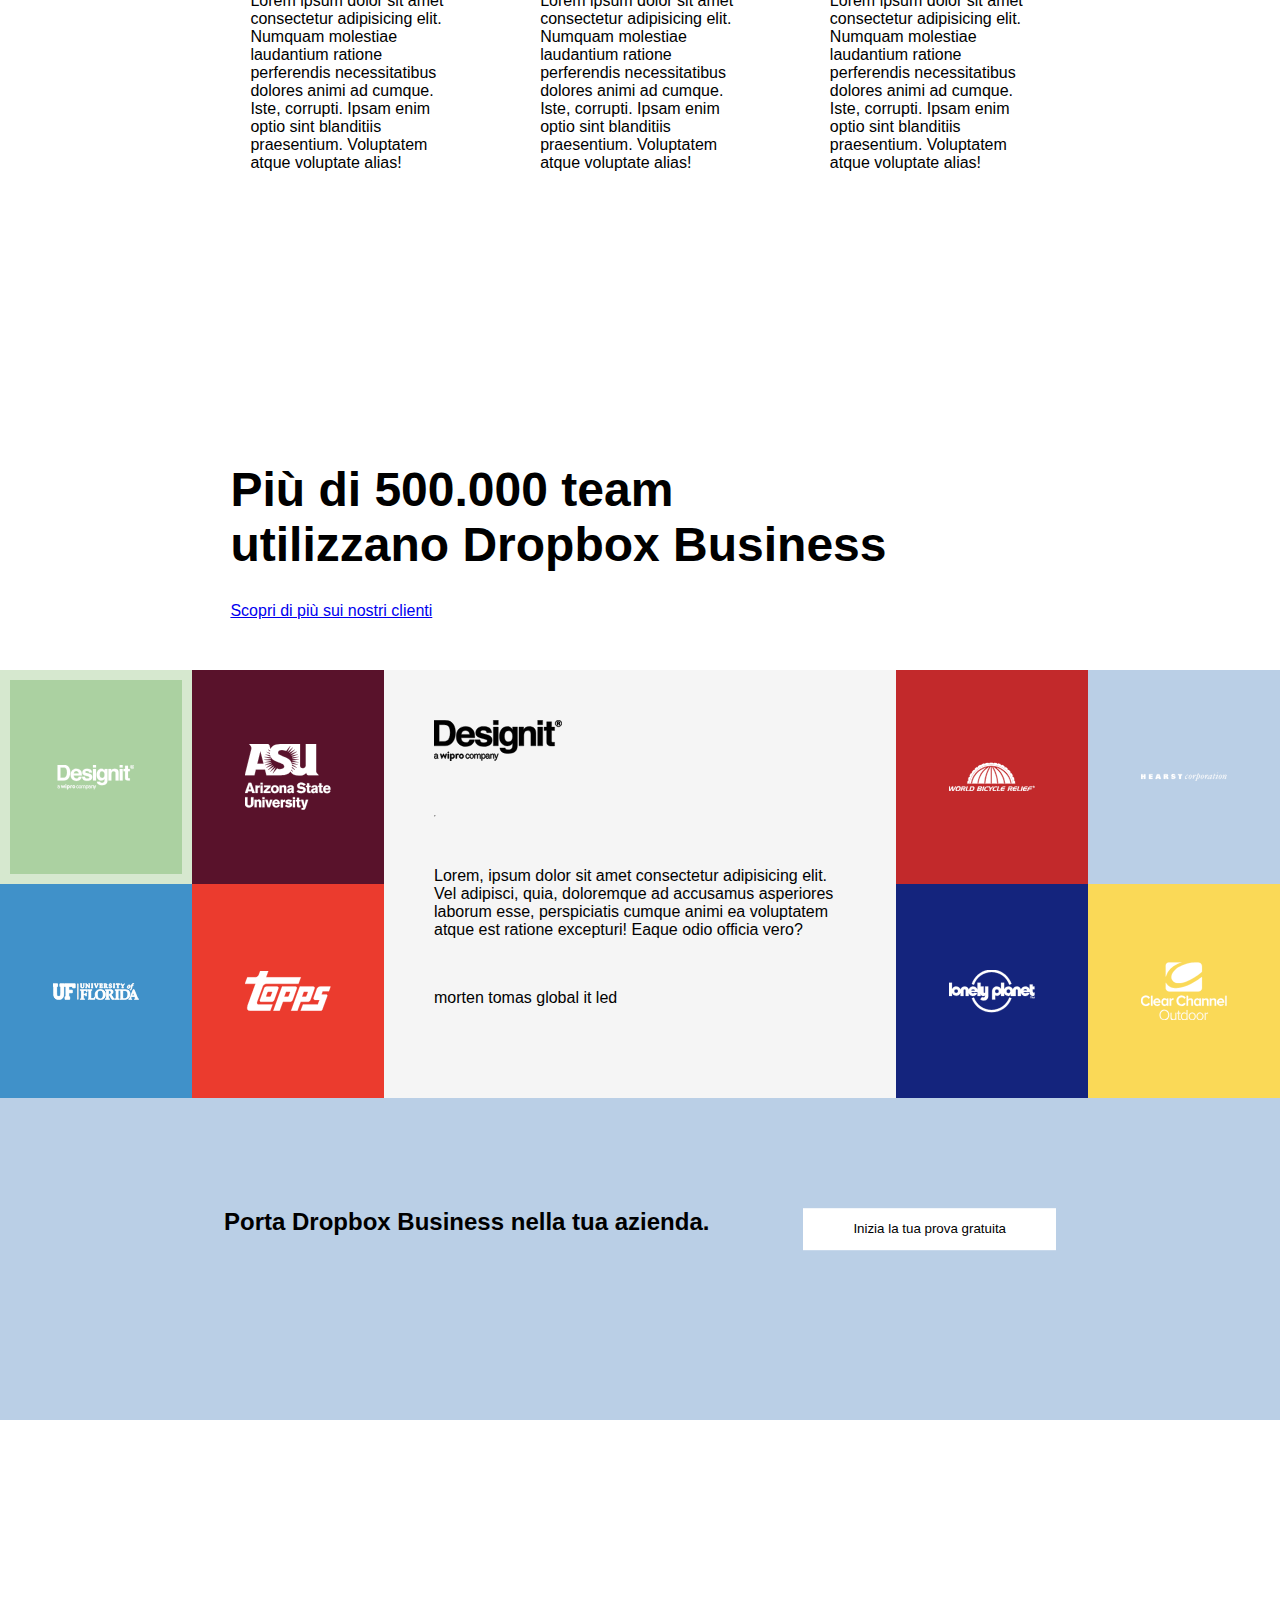
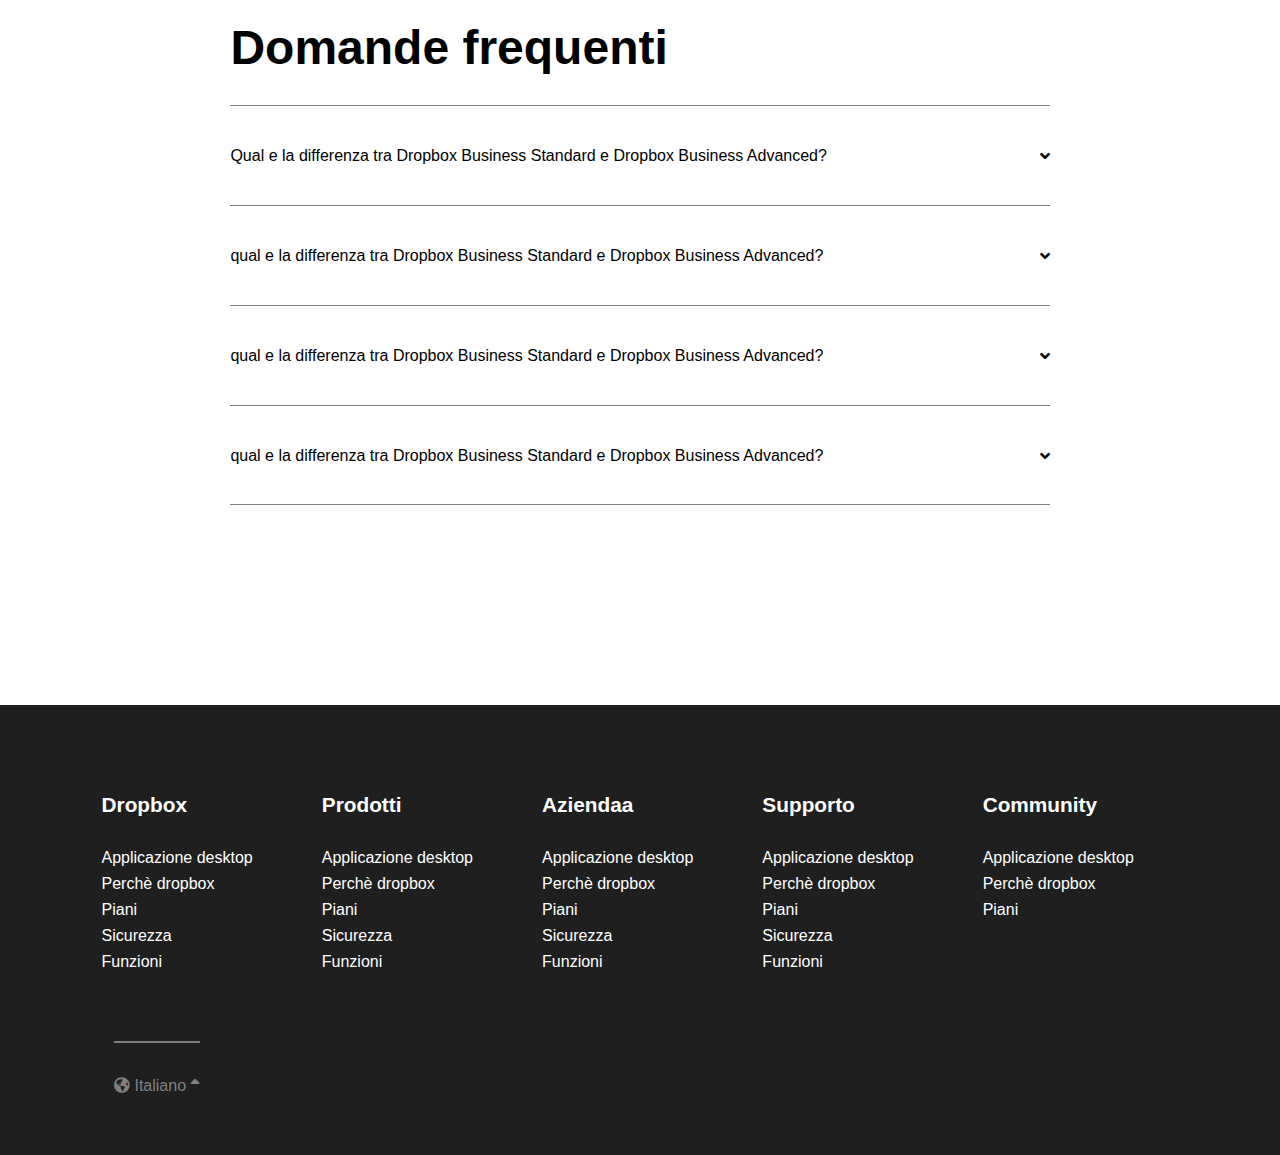
==== commit 6c14fd9e: "fixata sezione "squares"" ====
--- a/index.html
+++ b/index.html
@@ -172,23 +172,21 @@
                             </div>
                             
                         </div>
-                   
-                
-                
-            </div>
-            <div class="col col-bottom clearfix">
-                <div class="subject">
-                    <p><i class="far fa-building"></i> Team</p>
-                </div>
-                    <div class="description">
-                        <h1>Enterprise</h1>
-                        <h2>Contatta l'ufficio vendite per i prezzi</h2>
-                        <p>Soluzioni personalizzate e supporto su misura per aiutare i professionisti IT nella gestione su qualsiasi initial-scala</p>
-                    </div>
-                    <div class="btn-right">
-                        <button class="btn bluebutton"><a href="#!">Contatta l'ufficio vendite</a>
-                        </button>
-                    </div>
+                        <div class="col col-bottom">
+                            <div class="subject">
+                                <p><i class="far fa-building"></i> Team</p>
+                            </div>
+                                <div class="description">
+                                    <h1>Enterprise</h1>
+                                    <h2>Contatta l'ufficio vendite per i prezzi</h2>
+                                    <p>Soluzioni personalizzate e supporto su misura per aiutare i professionisti IT nella gestione su qualsiasi initial-scala</p>
+                                </div>
+                                <div class="btn-right">
+                                    <button class="btn bluebutton"><a href="#!">Contatta l'ufficio vendite</a>
+                                    </button>
+                                </div>
+                        </div>
+                     
             </div>
         </div>
     </section>
@@ -252,7 +250,7 @@
 
     </section>
 
-    <section class="row3">
+    <section class="row row3">
         <div class="content-row">
             <h2>Più di 500.000 team <br>
                 utilizzano Dropbox Business</h2>
@@ -262,9 +260,9 @@
 
     </section>
 
-    <section class="squares clearfix">
+    <section class="squares">
         <div class="columns clearfix">
-            <div class="col-30 col-left clearfix">
+            <div class="col-30 col-left">
                 <div class="square square00">
                    <img src="img/designit.svg" alt="">
                 </div>
@@ -278,7 +276,7 @@
                     <img src="img/topps.svg" alt="">
                 </div>
             </div>
-            <div class="col-40 clearfix">
+            <div class="col-40">
 
                 <div class="designit">
                     <img src="img/designit-black.svg" alt="">
@@ -291,7 +289,7 @@
 
         
             </div>
-            <div class="col-30 col-right clearfix">
+            <div class="col-30 col-right">
                 <div class="square square3">
                     <img src="img/world_bicycle_relief.svg" alt="">
                 </div>
@@ -305,16 +303,16 @@
                     <img src="img/clear_channel.svg" alt="">
                 </div>
             </div>
-        </div>
-        <div class="row4">
-            <div class="content-row">
-                <h2>Porta Dropbox Business nella tua azienda.</h2>
-            </div>
-            <div class="row4-button">
-                 <button class=" box btn whitebutton"><a href="#!">Inizia la tua prova gratuita</a>
-                 </button>
-            </div>
-    
+            <div class="col-bottom">
+                <div class="description">
+                    <h2>Porta Dropbox Business nella tua azienda.</h2>
+                </div>
+                <div class="row4-button">
+                     <button class=" box btn whitebutton"><a href="#!">Inizia la tua prova gratuita</a>
+                     </button>
+                </div>
+        
+            </div>
         </div>
     </section>
     <section class="row row5">
--- a/css/style.css
+++ b/css/style.css
@@ -172,7 +172,6 @@
 
 .columns .col {
     width:calc((100% - 100px)/3) ;  
-   /*  display: inline-block; */
     float: left;
     border: 1px solid grey;    
     margin: 70px 0;
@@ -199,8 +198,7 @@
 .col .description{
     margin: 30px 25px;
     text-align: center;
-/*     width: 70%;
- */}
+}
 
 .col .description h1 {
     font-size: 1.7rem;
@@ -307,12 +305,16 @@
     color: black;
     text-decoration: none;
 }
+.row2 .columns {
+    width: 80%;
+    margin: 0 auto;
+}
 
 .row2 .columns .col:nth-child(5) {
-    margin: 70px 52px;
+    margin: 70px 50px;
 }
 .row2  .col{
-    width: 29%;
+    width:calc((100% - 100px)/3) ;
     border: none;
     
 
@@ -361,6 +363,18 @@
     background-color: rgb(96%, 96%, 96%);
     height: 428px;
     float: left;
+}
+
+.squares .col-bottom {
+    width: 65%;
+    display: inline-block;
+    position: relative;
+    left: 50%;
+    transform: translate(-50%, 110%);
+}
+
+.squares .col-bottom .description {
+    display: inline-block;
 }
 
 .square {
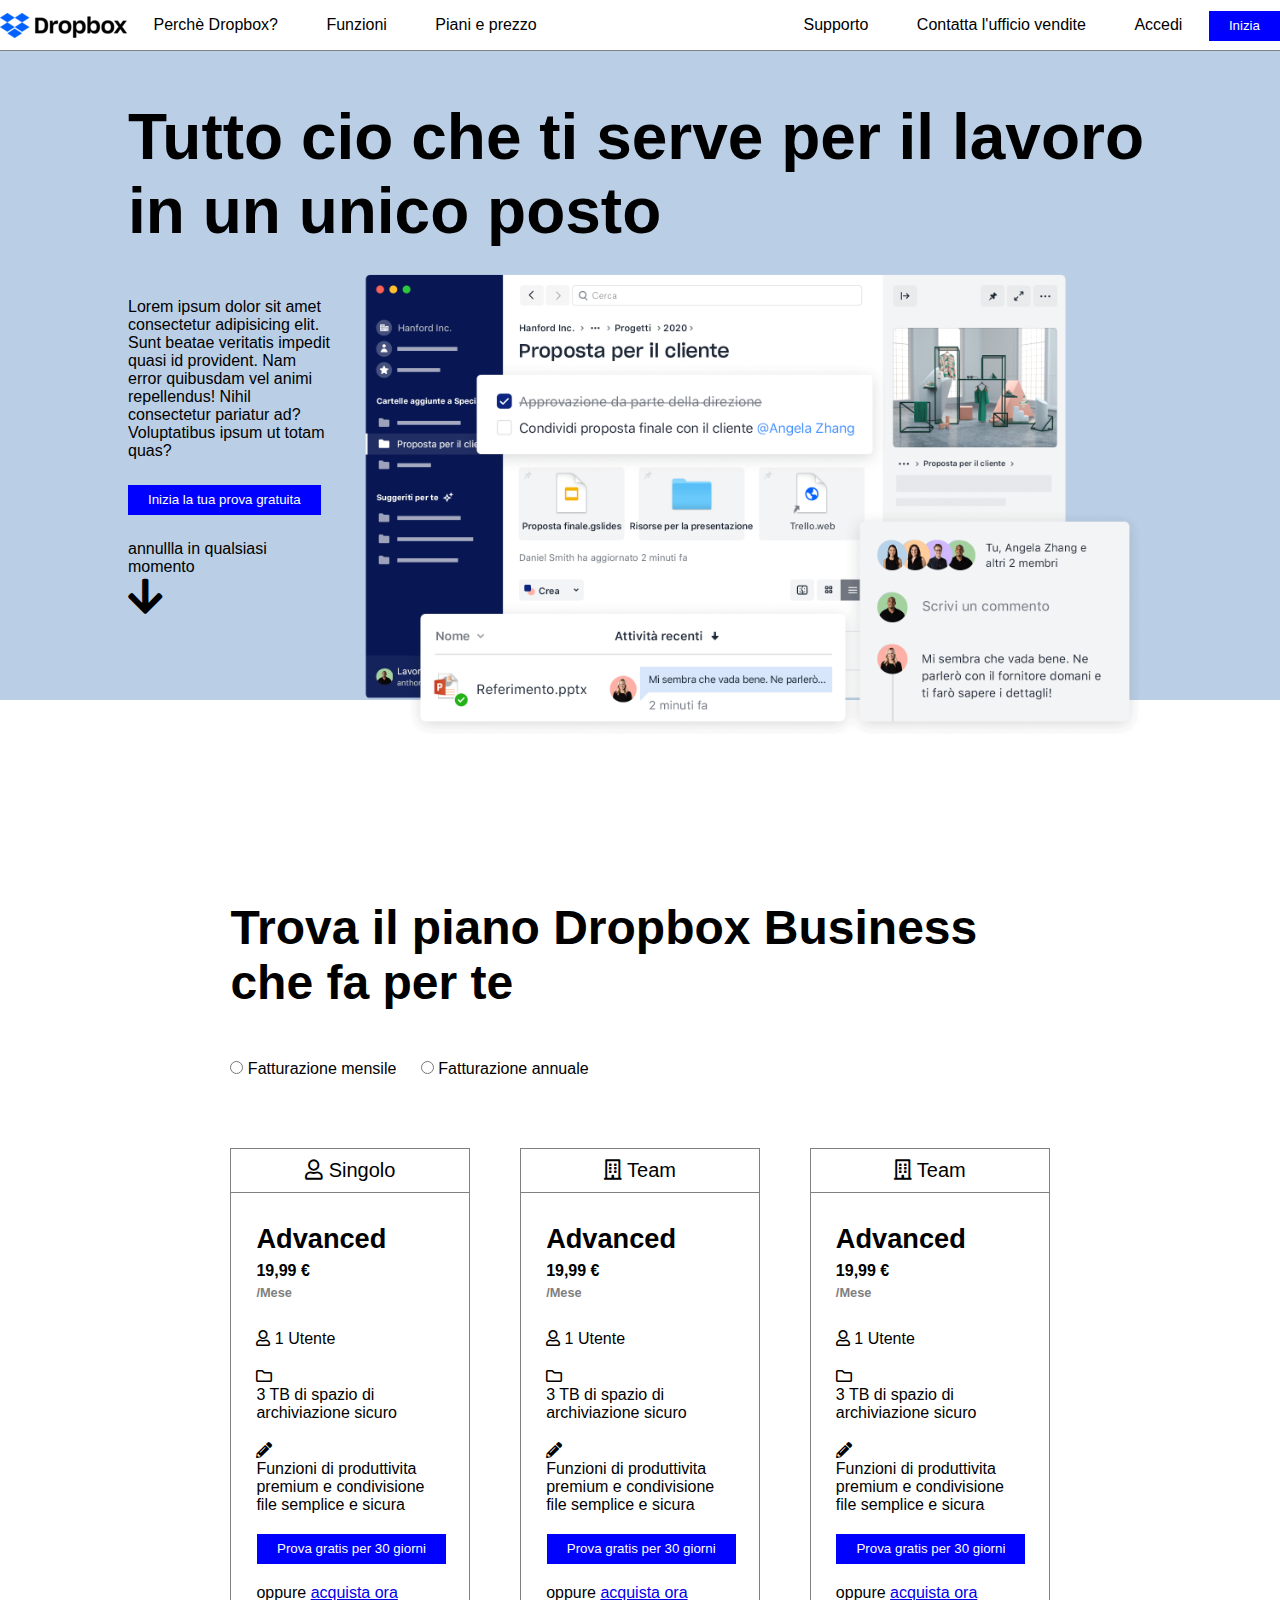
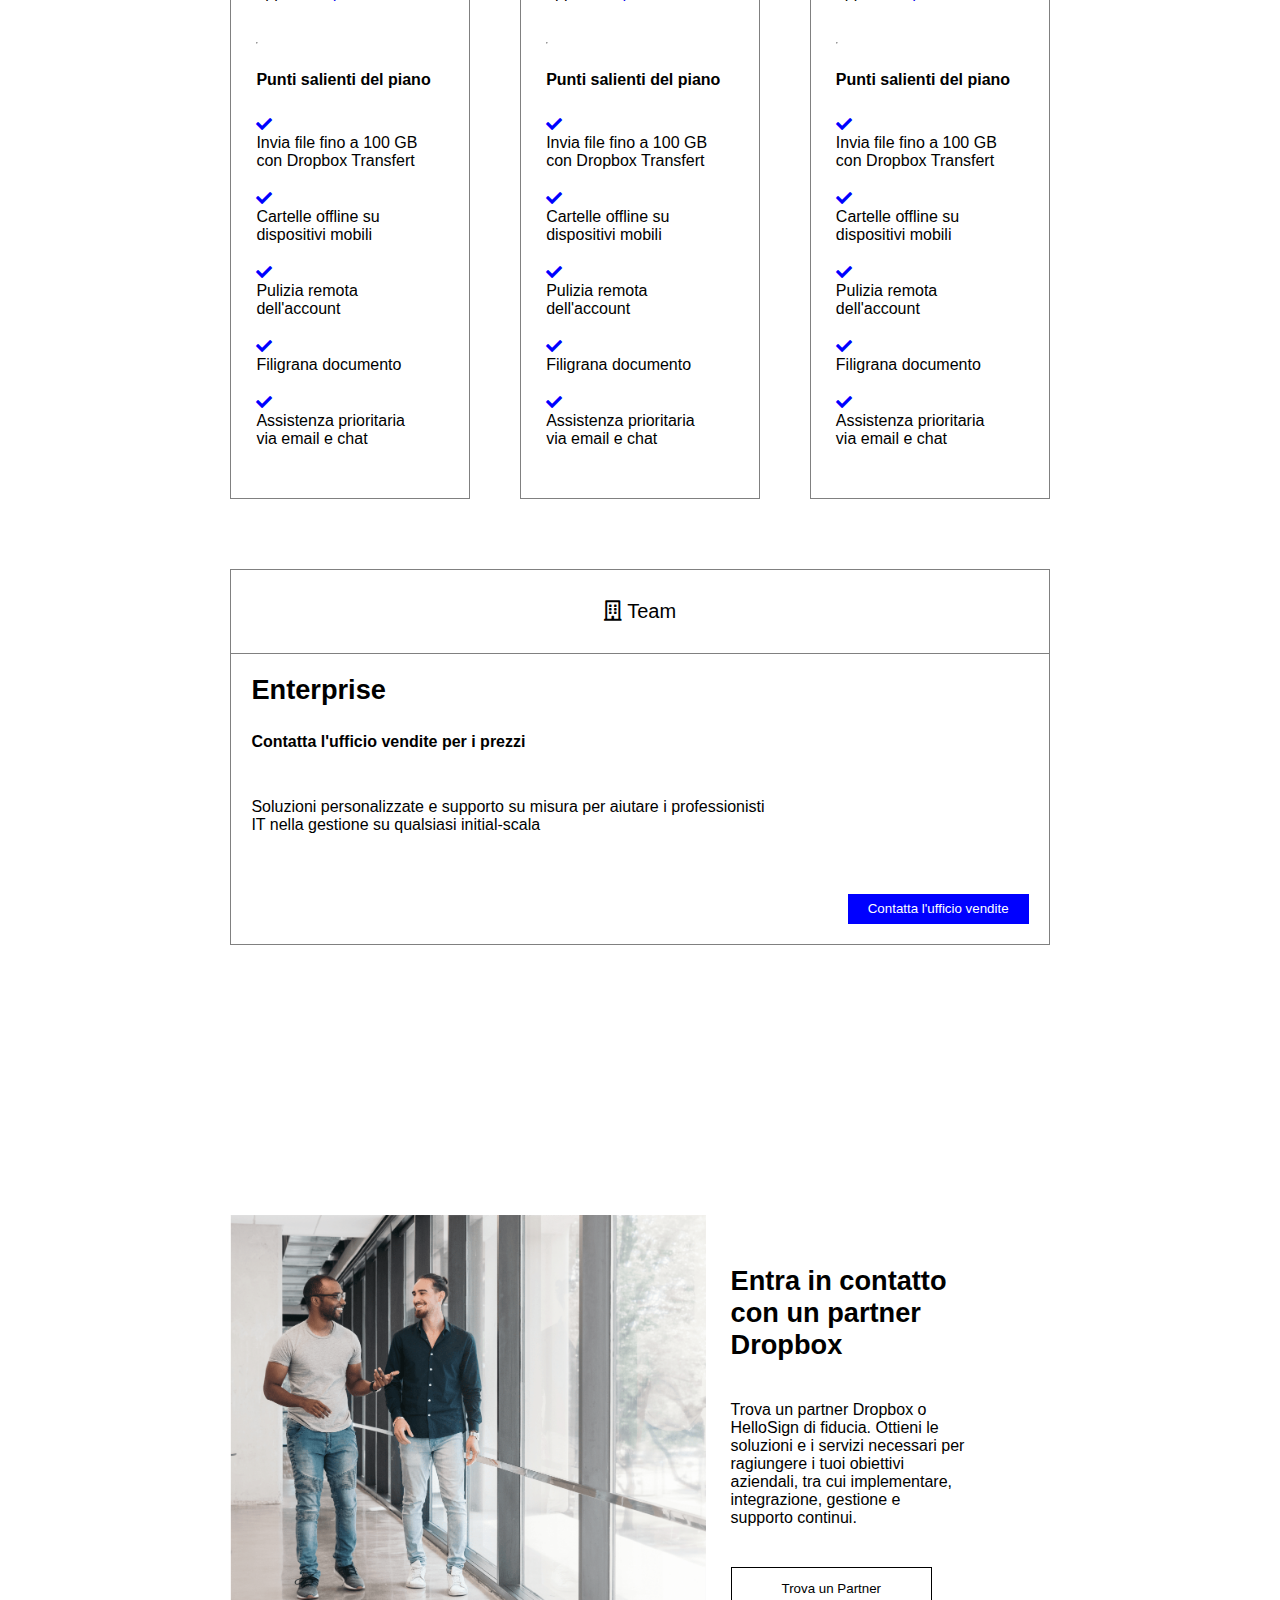
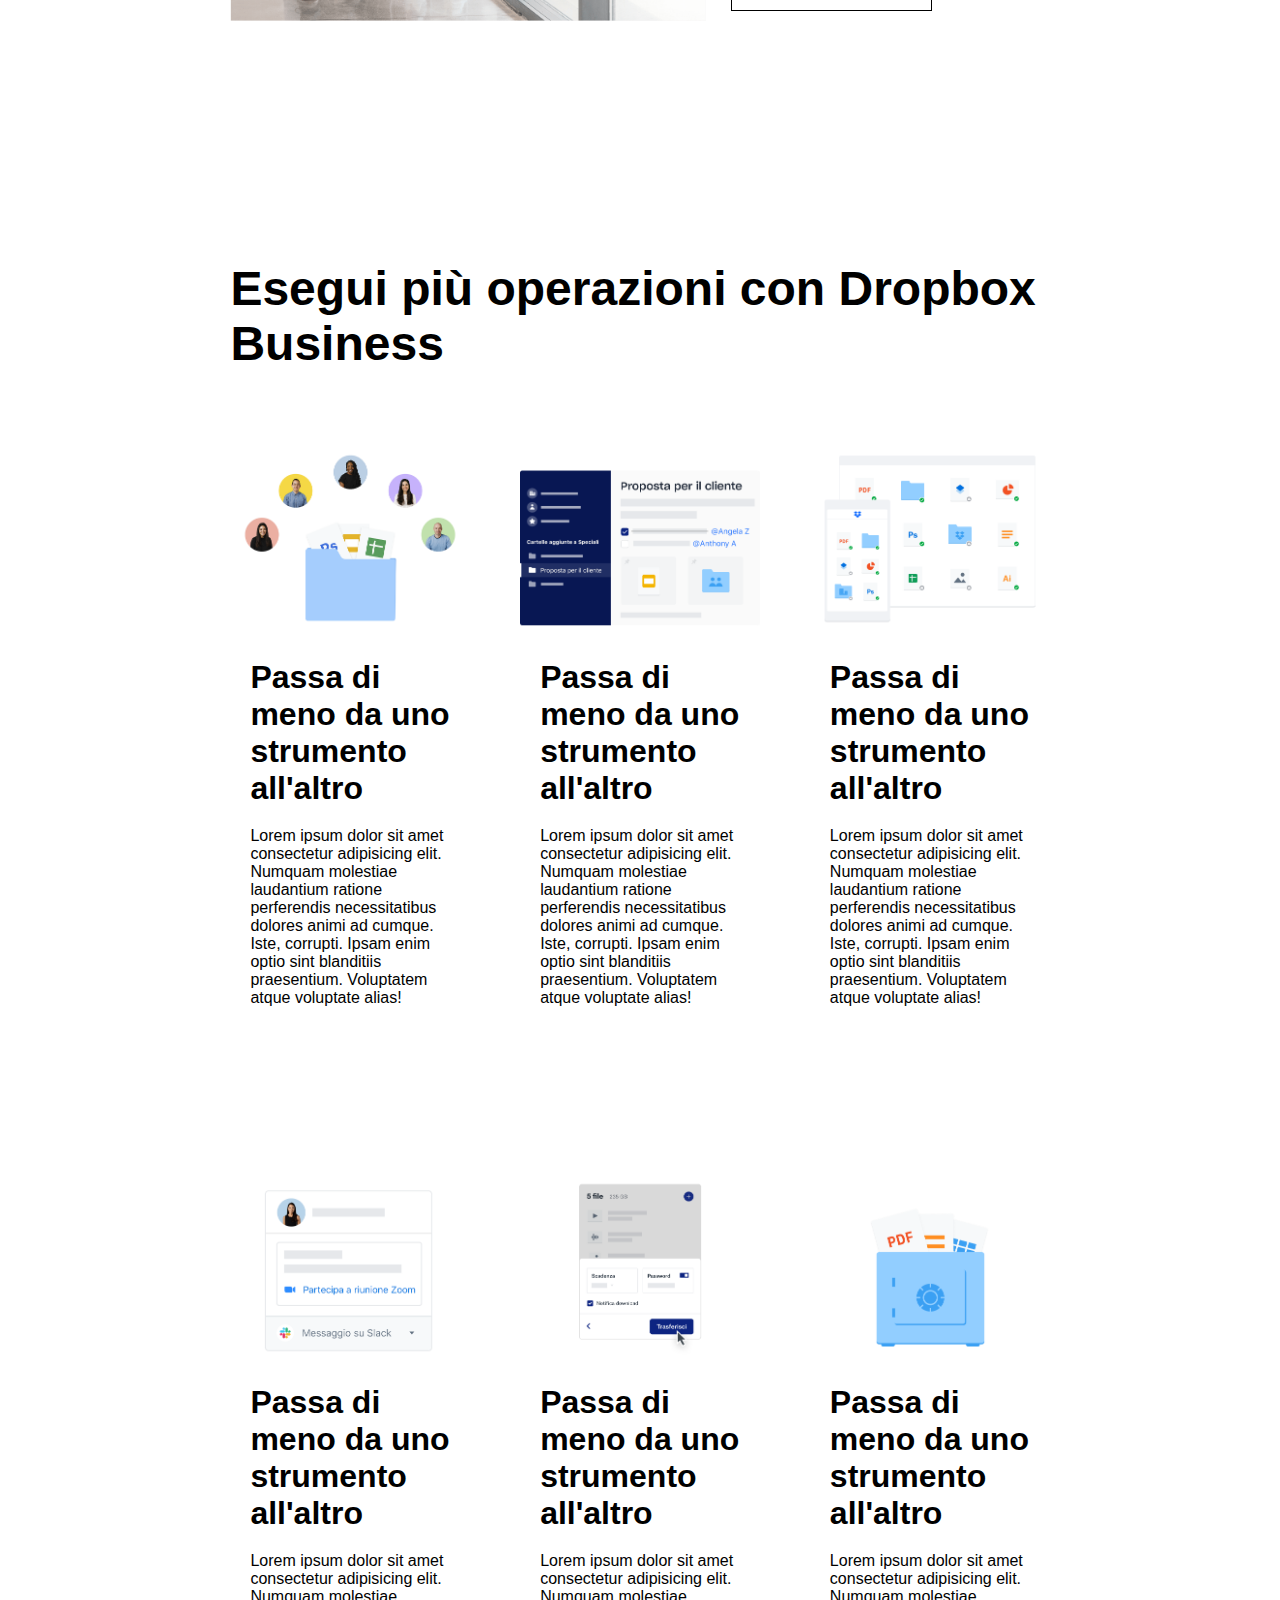
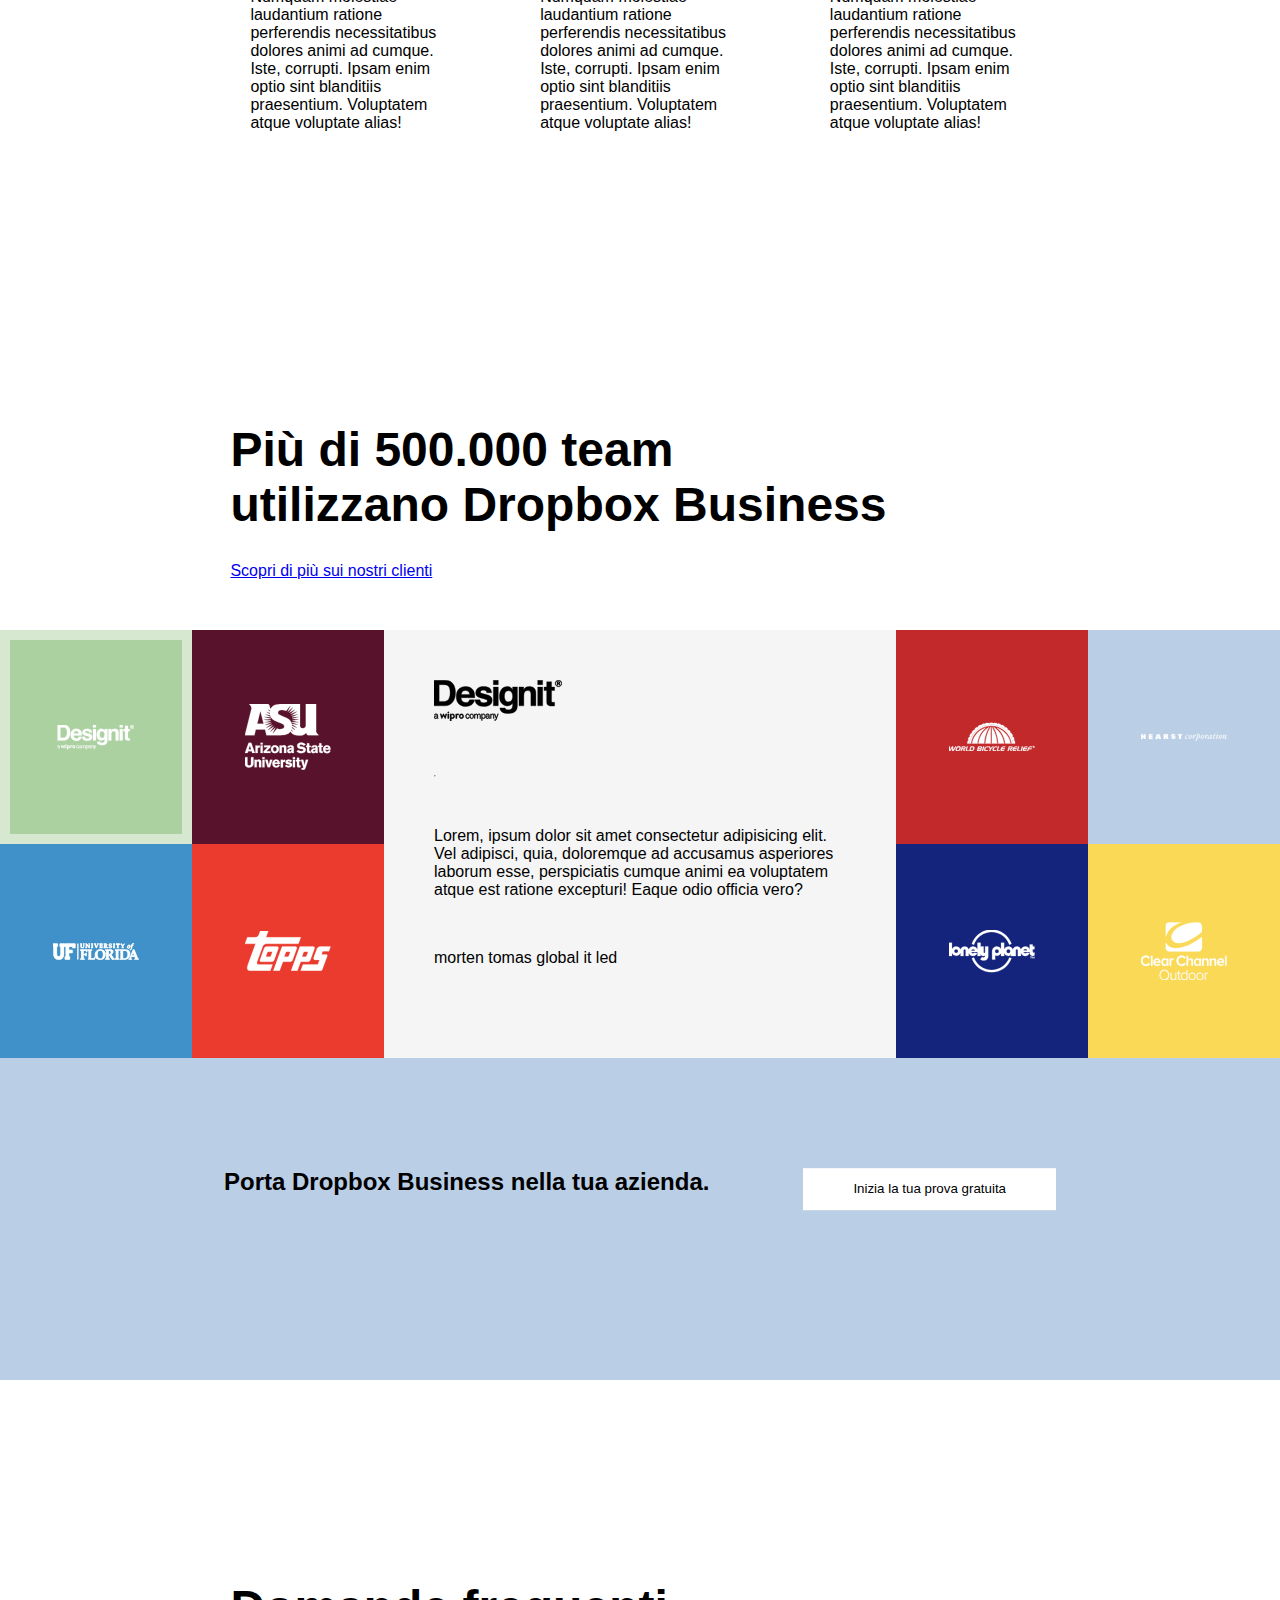
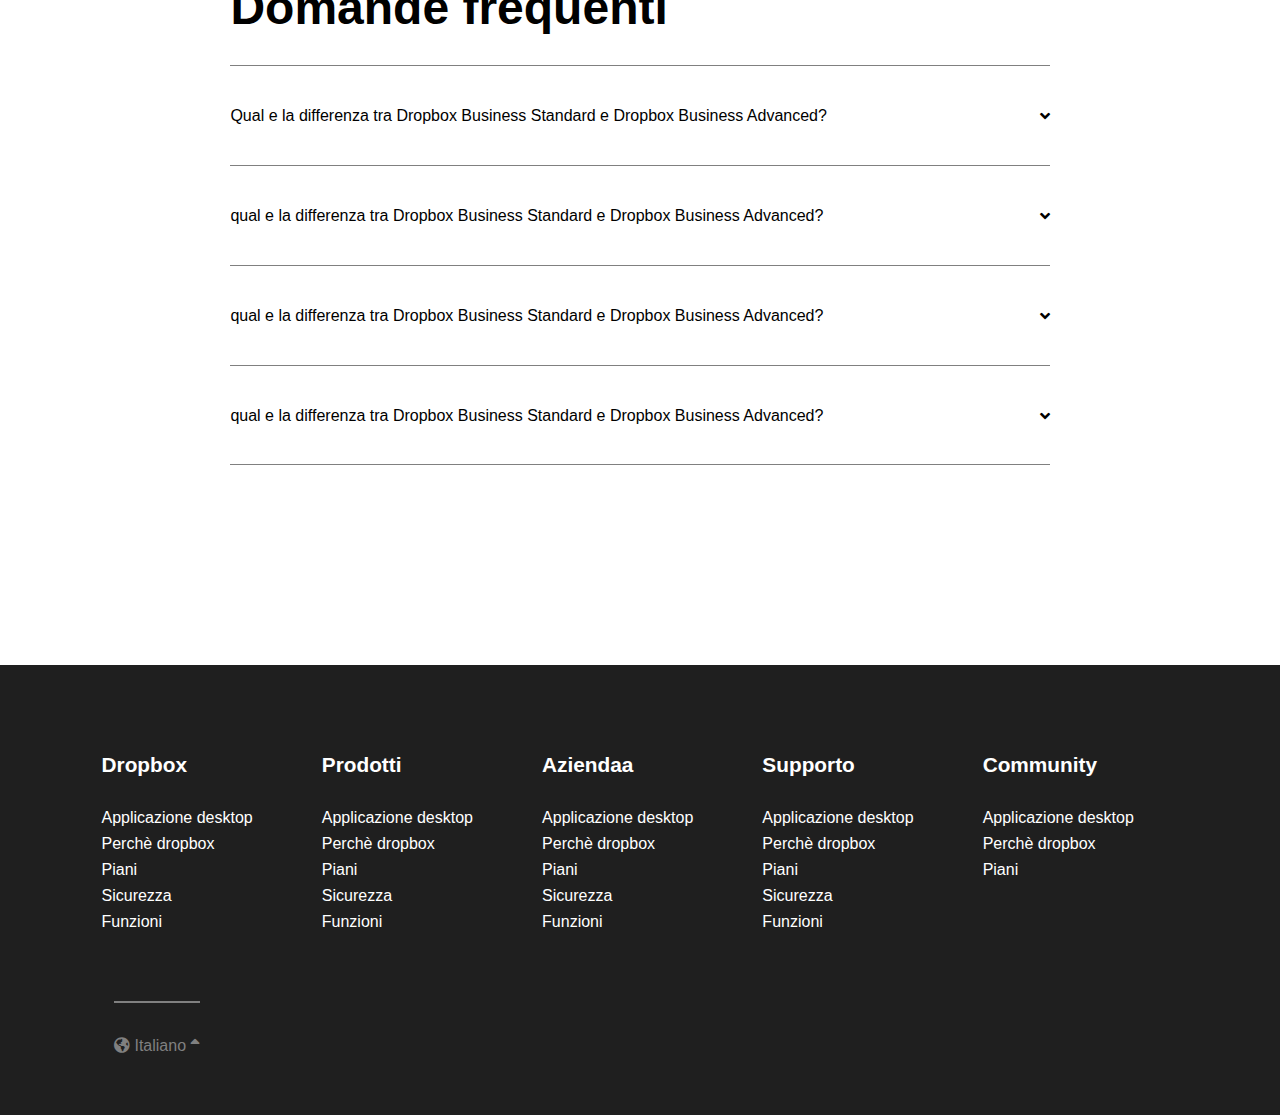
==== commit 8ea6c071: "sistemato btn della col-bottom di row" ====
--- a/index.html
+++ b/index.html
@@ -351,53 +351,53 @@
             <div class="small">
                 <ul>
                     Dropbox
-                    <li>Applicazione desktop</li>
-                    <li>Perchè dropbox</li>
-                    <li>Piani</li>
-                    <li>Sicurezza</li>
-                    <li>Funzioni</li>
+                    <li><a href="#!">Applicazione desktop</a></li>
+                    <li><a href="#!">Perchè dropbox</a></li>
+                    <li><a href="#!">Piani</a></li>
+                    <li><a href="#!">Sicurezza</a></li>
+                    <li><a href="#!">Funzioni</a></li>
                 </ul>
             </div>
 
             <div class="small">
                 <ul>
                     Prodotti
-                    <li>Applicazione desktop</li>
-                    <li>Perchè dropbox</li>
-                    <li>Piani</li>
-                    <li>Sicurezza</li>
-                    <li>Funzioni</li>
+                    <li><a href="#!">Applicazione desktop</a></li>
+                    <li><a href="#!">Perchè dropbox</a></li>
+                    <li><a href="#!">Piani</a></li>
+                    <li><a href="#!">Sicurezza</a></li>
+                    <li><a href="#!">Funzioni</a></li>
                 </ul>
             </div>
 
             <div class="small">
                 <ul>
                     Aziendaa
-                    <li>Applicazione desktop</li>
-                    <li>Perchè dropbox</li>
-                    <li>Piani</li>
-                    <li>Sicurezza</li>
-                    <li>Funzioni</li>
+                    <li><a href="#!">Applicazione desktop</a></li>
+                    <li><a href="#!">Perchè dropbox</a></li>
+                    <li><a href="#!">Piani</a></li>
+                    <li><a href="#!">Sicurezza</a></li>
+                    <li><a href="#!">Funzioni</a></li>
                 </ul>
             </div>
 
             <div class="small">
                 <ul>
                     Supporto
-                    <li>Applicazione desktop</li>
-                    <li>Perchè dropbox</li>
-                    <li>Piani</li>
-                    <li>Sicurezza</li>
-                    <li>Funzioni</li>
+                    <li><a href="#!">Applicazione desktop</a></li>
+                    <li><a href="#!">Perchè dropbox</a></li>
+                    <li><a href="#!">Piani</a></li>
+                    <li><a href="#!">Sicurezza</a></li>
+                    <li><a href="#!">Funzioni</a></li>
                 </ul>
             </div>
 
             <div class="small">
                 <ul>
                     Community
-                    <li>Applicazione desktop</li>
-                    <li>Perchè dropbox</li>
-                    <li>Piani</li>
+                    <li><a href="#!">Applicazione desktop</a></li>
+                    <li><a href="#!">Perchè dropbox</a></li>
+                    <li><a href="#!">Piani</a></li>
                 </ul>
             </div>
         </div>
--- a/css/style.css
+++ b/css/style.css
@@ -261,7 +261,12 @@
 
 .col-bottom .btn-right {
     float: right;
-    margin: 30px;
+    margin: 20px;
+}
+
+.row .col-bottom .description {
+    width: 70%;
+    margin: 20px;
 }
 
 .fa-check {
@@ -524,6 +529,15 @@
     margin: 10px;
 }
 
+.small a {
+    text-decoration: none;
+    color: white;
+}
+
+.small a:hover {
+    text-decoration: underline;
+}
+
 .main-footer div::first-line {
     font-weight: bolder;
     font-size: 1.3rem;
@@ -547,11 +561,15 @@
     text-decoration: none;
 }
 
-
-
-
-
-
-
-
-
+.end a:hover {
+    text-decoration: underline;
+}
+
+
+
+
+
+
+
+
+
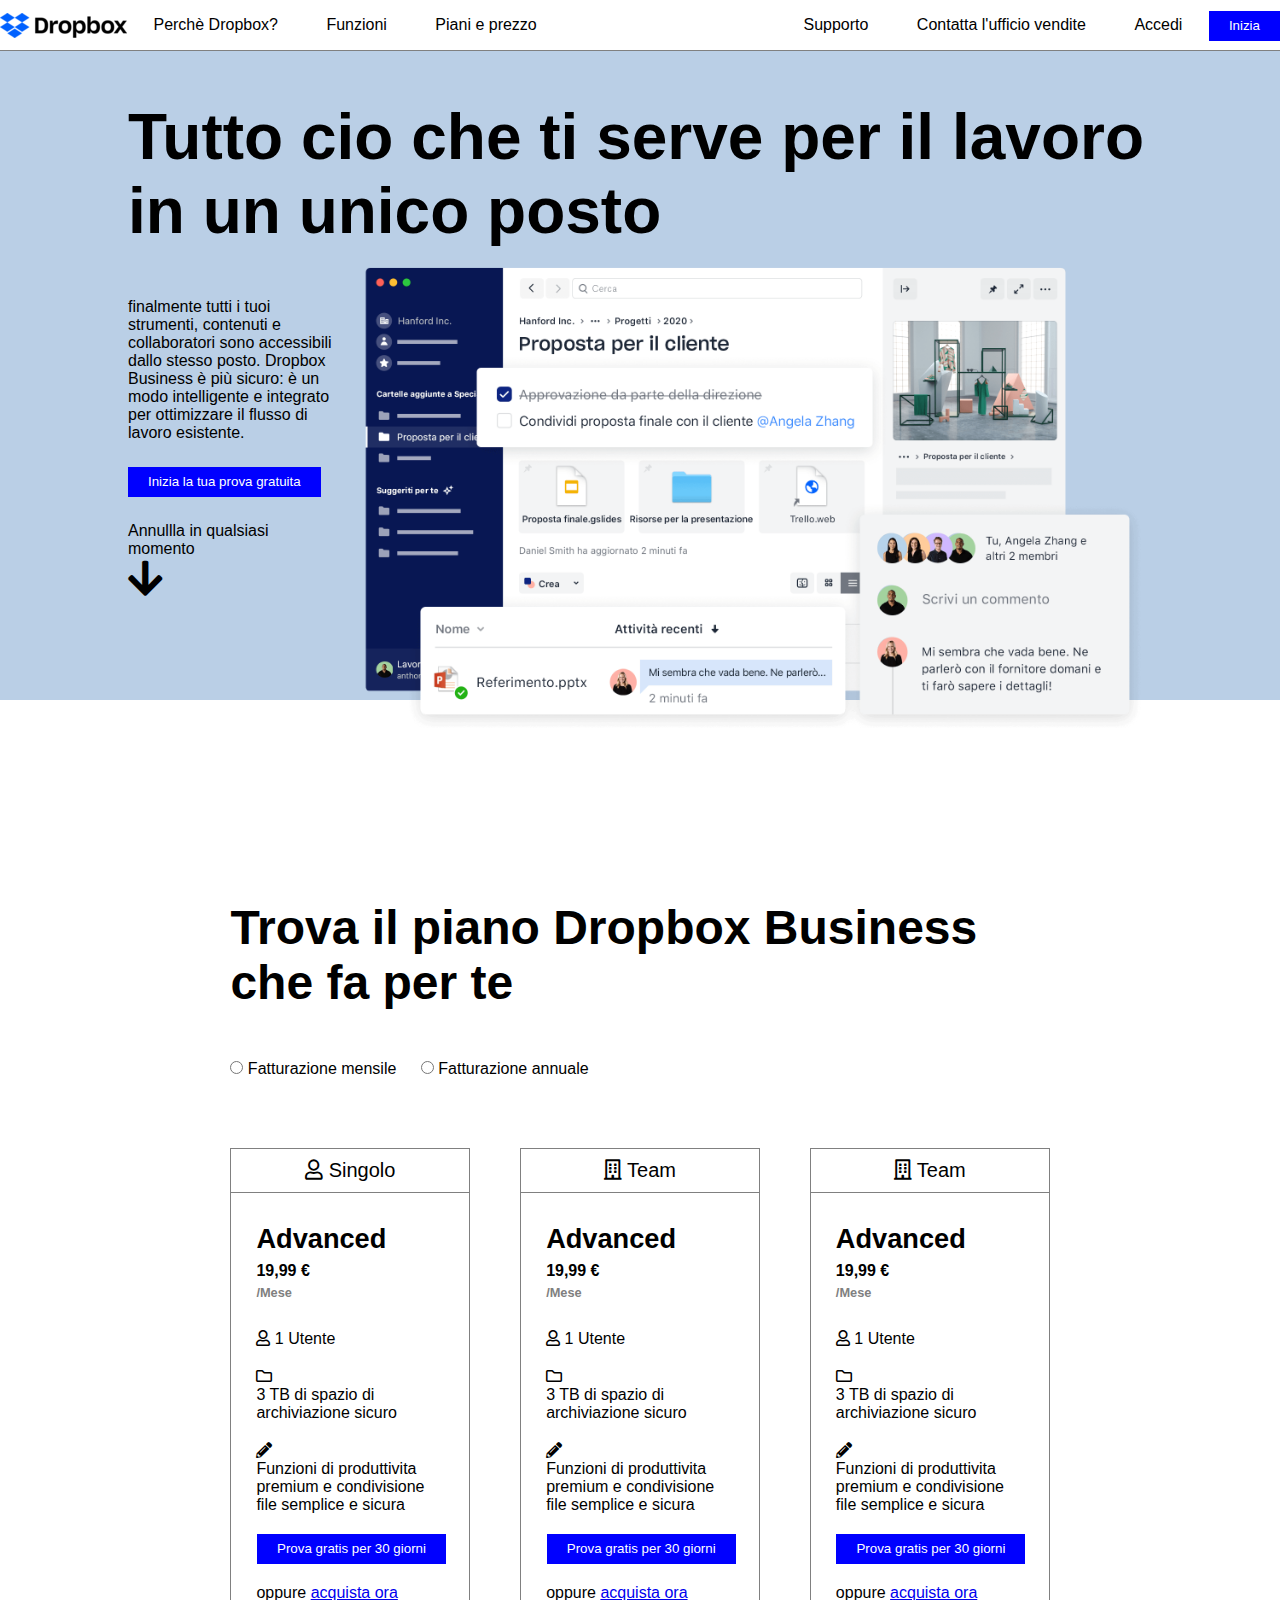
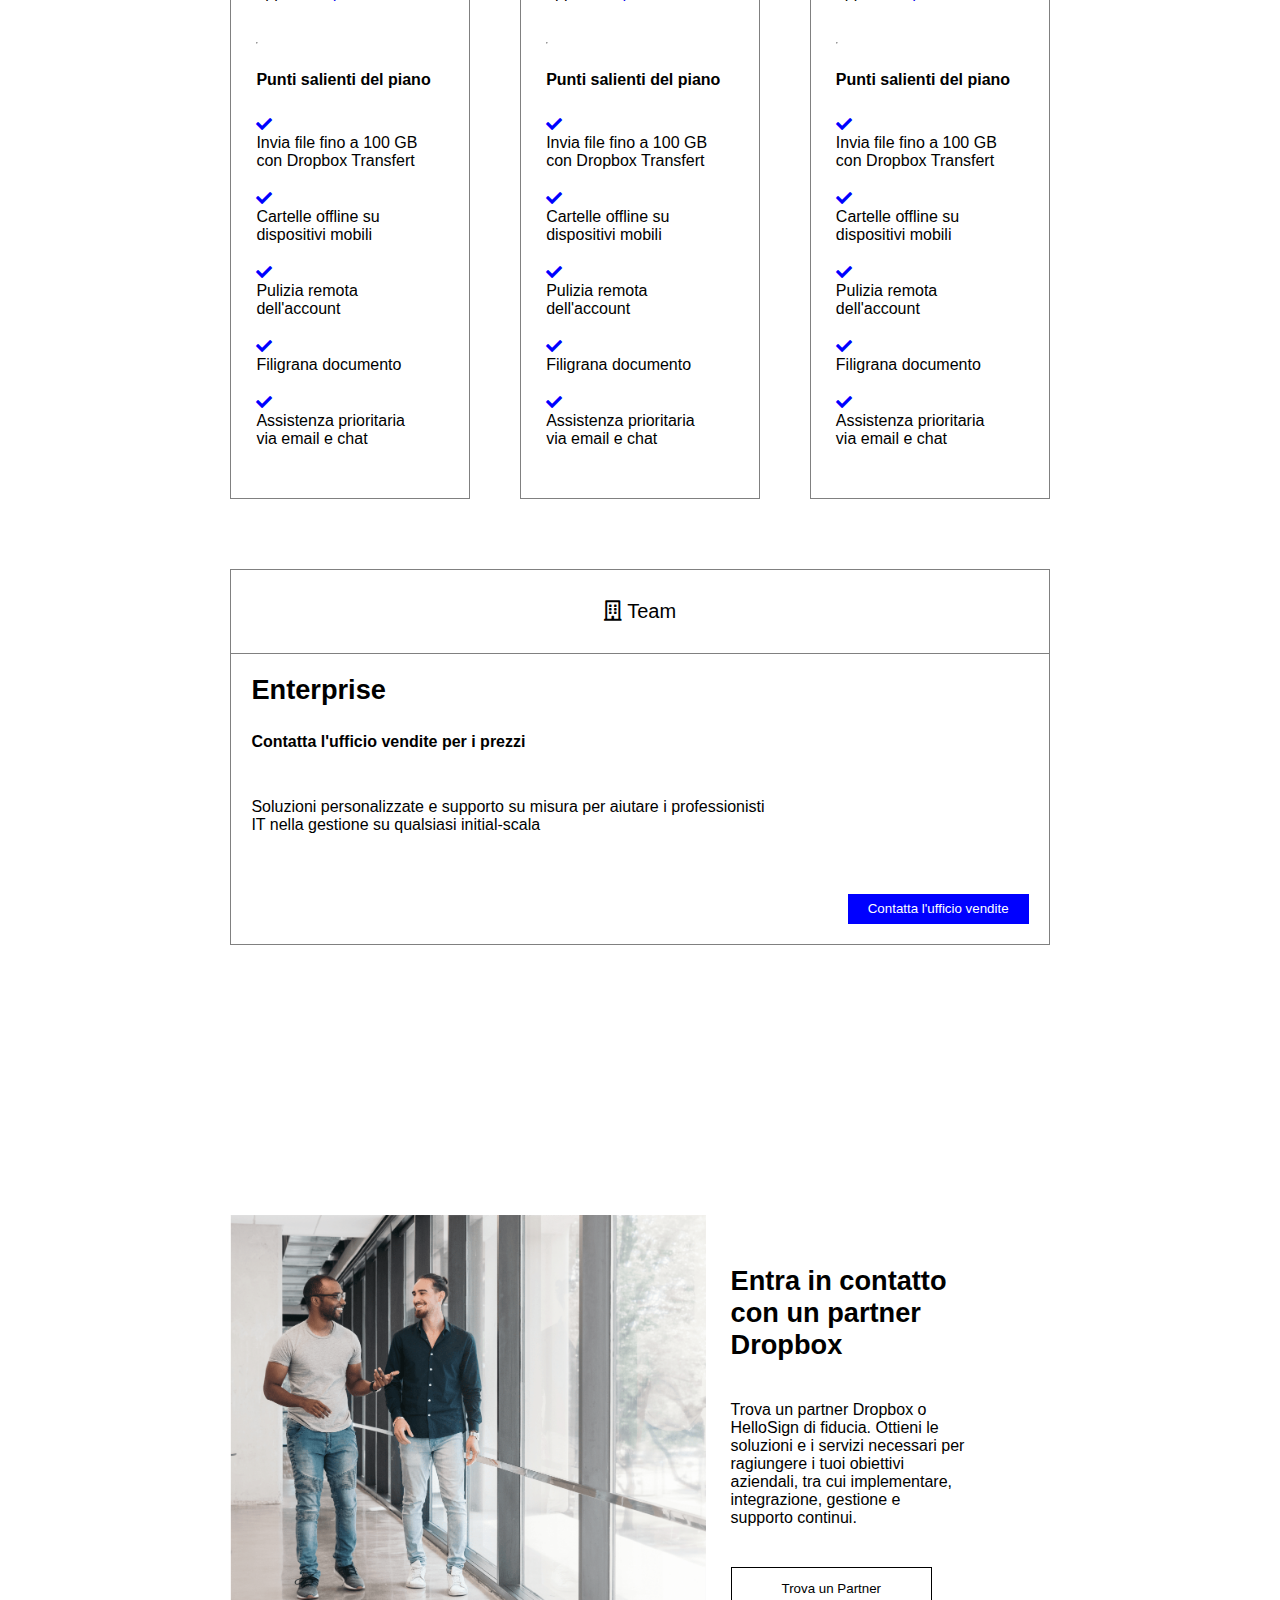
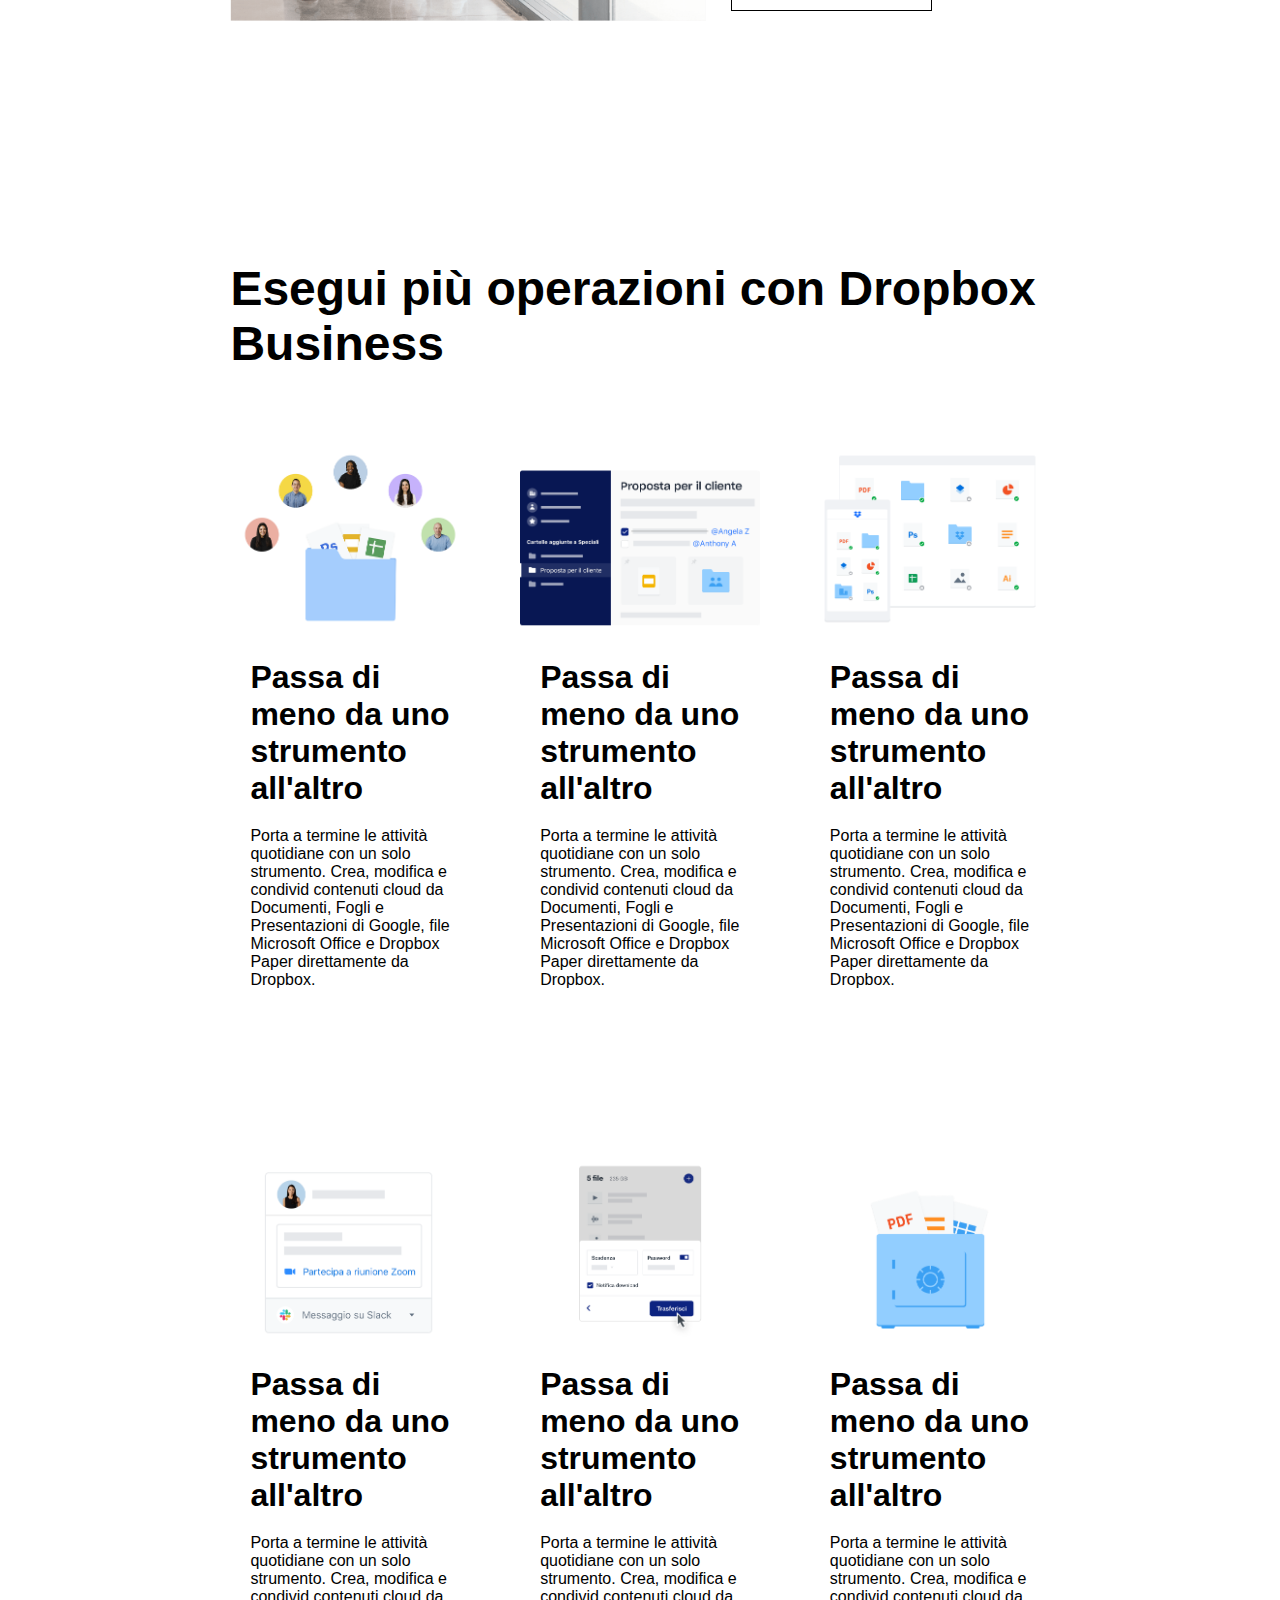
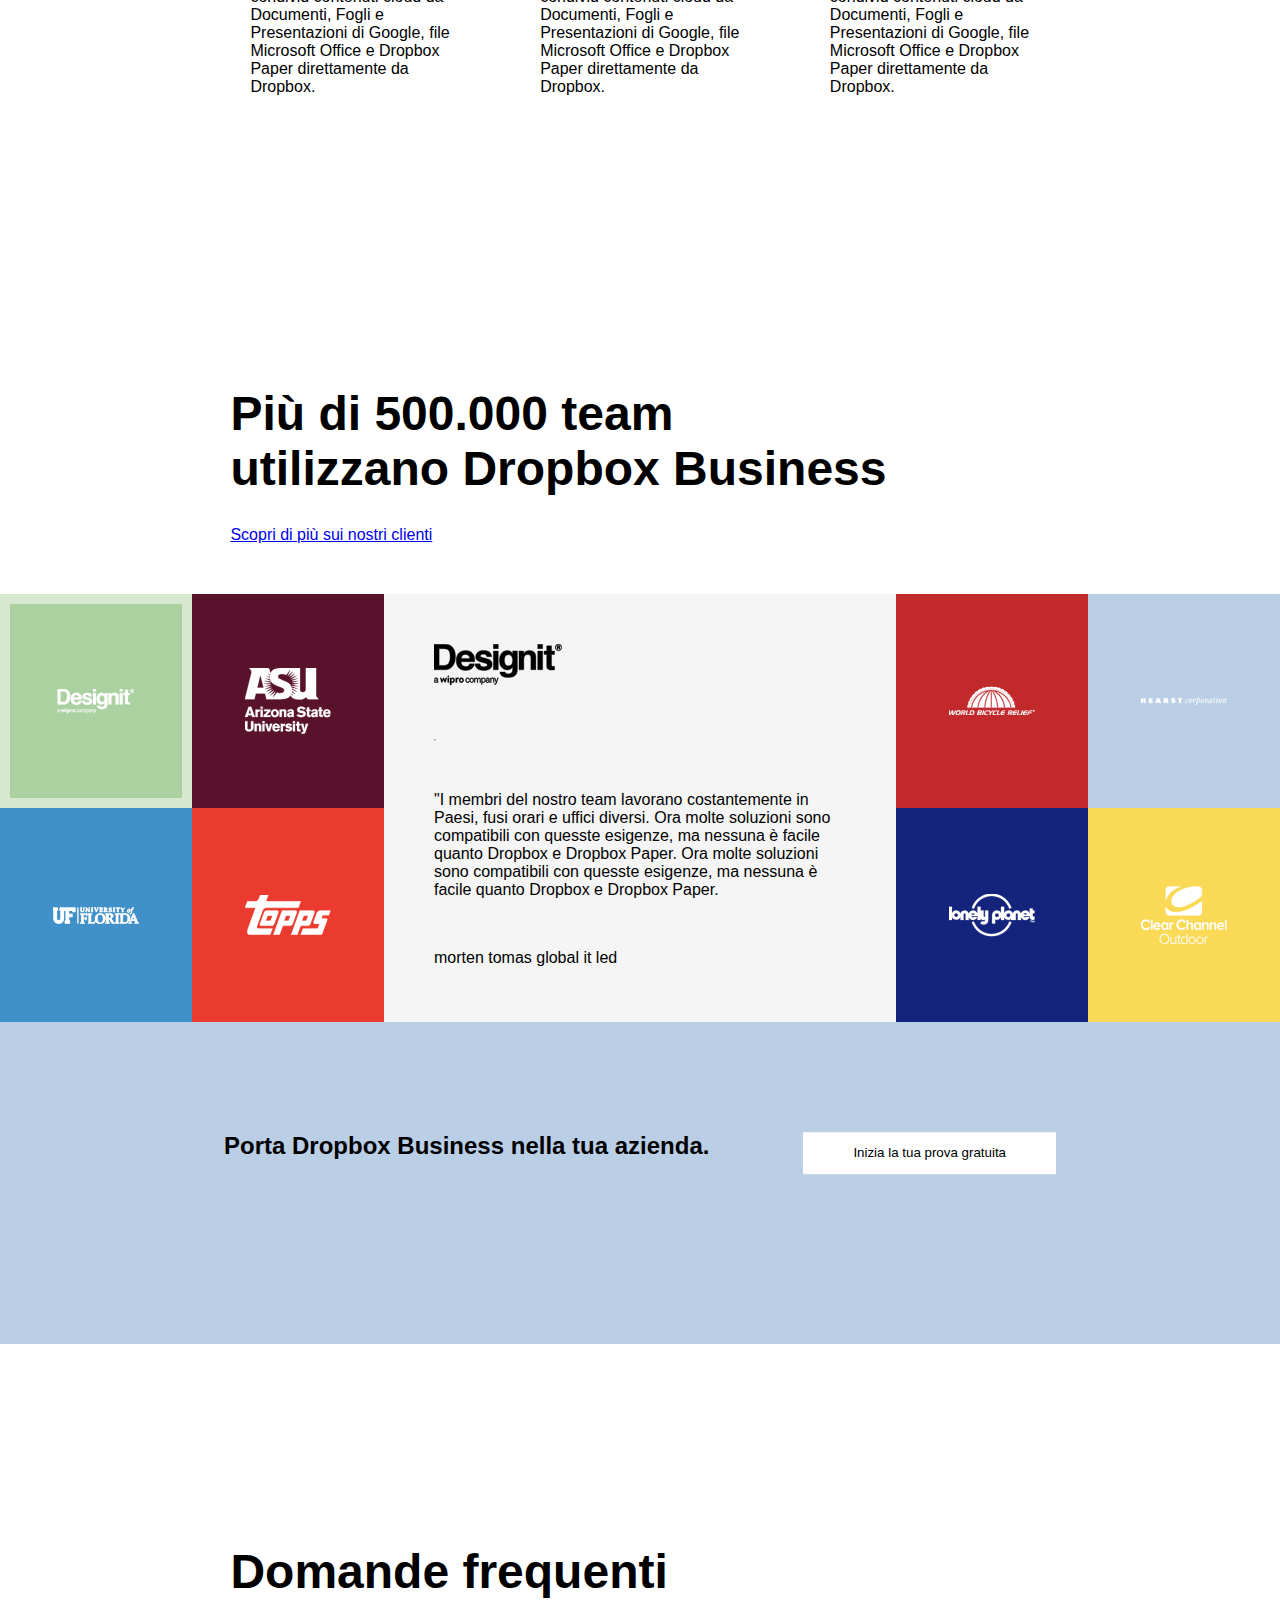
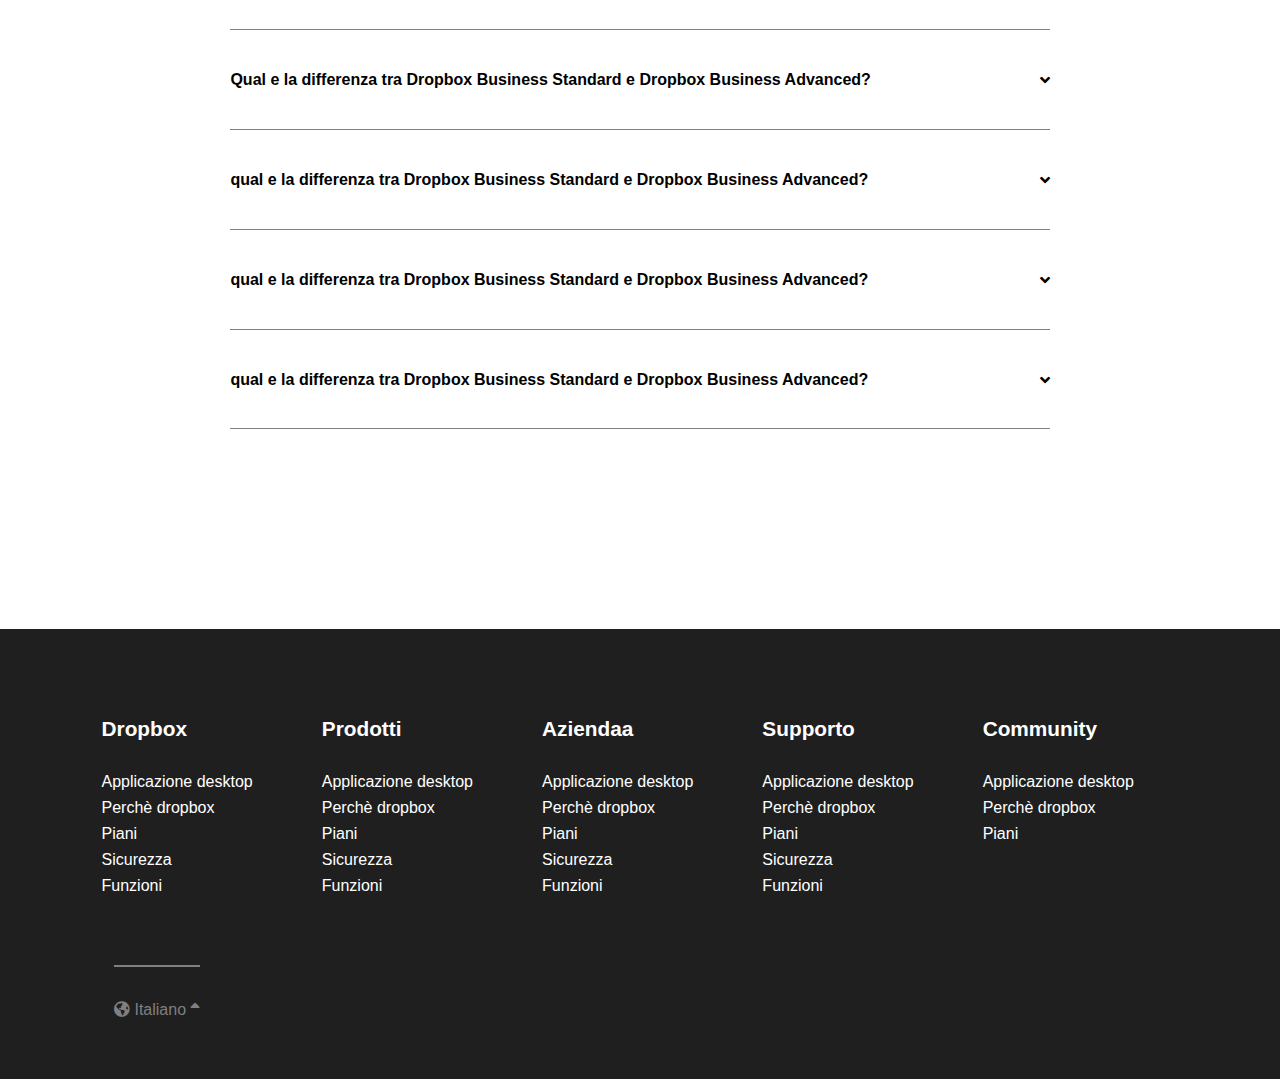
==== commit b8c54c7a: "inseriti  testi e commenti" ====
--- a/index.html
+++ b/index.html
@@ -9,9 +9,9 @@
     <link rel="stylesheet" href="css/all.css">
 </head>
 <body>
-
+    <!-- START HEADER -->
     <header >
-
+       <!-- START NAVBAR -->
        <section class="navbar-top centered clearfix ">
             <div class="navbar navbar-left">
                 <a href="#!"><img src="img/logo-small.png" alt="logo Dropbox"></a>
@@ -43,14 +43,17 @@
             </div>
                  
         </section>
+        <!-- END NAVBAR -->
+        <!-- START CONTENUTI HEADER -->
         <section class="content-header centered clearfix">
            
                 <h1>Tutto cio che ti serve per il lavoro in un unico posto</h1>
                 <div class="text-box">
-                    <p>Lorem ipsum dolor sit amet consectetur adipisicing elit. Sunt beatae veritatis impedit quasi id provident. Nam error quibusdam vel animi repellendus! Nihil consectetur pariatur ad? Voluptatibus ipsum ut totam quas?</p>
+                    <p>finalmente tutti i tuoi strumenti, contenuti e collaboratori sono accessibili dallo stesso posto. Dropbox Business è più sicuro: è un modo intelligente e integrato per ottimizzare il flusso di lavoro esistente.
+                    </p>
                     <button class="btn bluebutton"><a href="#!">Inizia la tua prova gratuita</a>
                     </button>
-                    <p>annullla in qualsiasi momento</p>
+                    <p>Annullla in qualsiasi momento</p>
                     <h1><i class="fas fa-arrow-down"></i></h1>
     
     
@@ -58,11 +61,13 @@
                 <img src="img/jumbo.png" alt="">
            
         </section>
-
+        <!-- END CONTENUTI HEADER -->
     </header>
-
+    <!-- END HEADER -->
+    <!-- START PRIMA SEZIONE -->
     <section class="row">
-        <div class="content-row clearfix"> 
+        <!-- START TITLE & RADIOS -->
+        <div class="content-row"> 
             <h2>Trova il piano Dropbox Business che fa per te</h2>
             <form action="#!" method="POST">
                 <input type="radio" id="month" name="fatturazione" value="month">
@@ -70,10 +75,10 @@
                 <input type="radio" id="year" name="fatturazione" value="year">
                 <label for="year">Fatturazione annuale</label>             
             </form>
-            <div class="columns clearfix">
-               
-                  
-                        <div class="col col-left">
+            <!-- END TITLE & RADIOS -->
+            <!-- START COLUMNS -->
+            <div class="columns clearfix">             
+                <div class="col col-left">
                             <div class="subject">
                                 <p><i class="far fa-user"></i> Singolo</p>
                             </div>
@@ -106,8 +111,8 @@
                             
                             
                             
-                        </div>
-                        <div class="col col-middle">
+                </div>
+                <div class="col col-middle">
                             <div class="subject">
                                 <p><i class="far fa-building"></i> Team</p>
                             </div>
@@ -139,8 +144,8 @@
                             </div>
                             
                             
-                        </div>
-                        <div class="col col-right">
+                </div>
+                <div class="col col-right">
                             <div class="subject">
                                 <p><i class="far fa-building"></i> Team</p>
                             </div>
@@ -171,8 +176,8 @@
                                 <div class="box"><i class="fas fa-check"></i> <p>Assistenza prioritaria via email e chat</p></div>
                             </div>
                             
-                        </div>
-                        <div class="col col-bottom">
+                </div>
+                <div class="col col-bottom">
                             <div class="subject">
                                 <p><i class="far fa-building"></i> Team</p>
                             </div>
@@ -185,71 +190,85 @@
                                     <button class="btn bluebutton"><a href="#!">Contatta l'ufficio vendite</a>
                                     </button>
                                 </div>
-                        </div>
-                     
-            </div>
-        </div>
-    </section>
+                </div>
+            </div>
+            <!-- END COLUMNS -->
+        </div>
+    </section>
+    <!-- END PRIMA SEZIONE -->
+    <!-- START SECONDA SEZIONE -->
     <section class="row row1">
         <div class="content-row clearfix">
+            <!-- START IMG -->
             <div class="col col-left"><img src="img/partner.png" alt="Tyler Durden"></div>
+            <!-- END IMG -->
             <div class="col col-right">
                 <div class="description">
+                    <!-- START TEXT -->
                     <h1 class="box">Entra in contatto con un partner Dropbox</h1>
                     <p class="box">Trova un partner Dropbox o HelloSign di fiducia. Ottieni le soluzioni e i servizi necessari per ragiungere i tuoi obiettivi aziendali, tra cui implementare, integrazione, gestione e supporto continui.</p>
+                    <!-- END TEXT -->
+                    <!-- START BTN -->
                     <button class=" box btn whitebutton"><a href="#!">Trova un Partner</a>
                     </button>
-
-                </div>
-            </div>
-        </div>
-    </section>
-
+                    <!-- END BTN -->
+                </div>
+            </div>
+        </div>
+    </section>
+    <!-- END SECONDA SEZIONE -->
+    <!-- START TERZA SEZIONE -->
     <section class="row row2">
         <div class="content-row">
             <h2>Esegui più operazioni con Dropbox Business</h2>
         </div>
         <div class="columns clearfix">
+            <!-- PRIMA COLONNA -->
             <div class="col col-left description">
                 <img src="img/business-feature-switching-tools.png" alt="">
                 <h1>Passa di meno da uno strumento all'altro</h1>
 
-                <p>Lorem ipsum dolor sit amet consectetur adipisicing elit. Numquam molestiae laudantium ratione perferendis necessitatibus dolores animi ad cumque. Iste, corrupti. Ipsam enim optio sint blanditiis praesentium. Voluptatem atque voluptate alias!</p>
-            </div>
+                <p>Porta a termine le attività quotidiane con un solo strumento. Crea, modifica e condivid contenuti cloud da Documenti, Fogli e Presentazioni di Google, file Microsoft Office e Dropbox Paper direttamente da Dropbox.</p>
+            </div>
+            <!-- SECONDA COLONNA -->
             <div class="col col-middle  description">
                 <img src="img/business-feature-coordinate-it.png" alt="">
                 <h1>Passa di meno da uno strumento all'altro</h1>
 
-                <p>Lorem ipsum dolor sit amet consectetur adipisicing elit. Numquam molestiae laudantium ratione perferendis necessitatibus dolores animi ad cumque. Iste, corrupti. Ipsam enim optio sint blanditiis praesentium. Voluptatem atque voluptate alias!</p>
-            </div>
+                <p>Porta a termine le attività quotidiane con un solo strumento. Crea, modifica e condivid contenuti cloud da Documenti, Fogli e Presentazioni di Google, file Microsoft Office e Dropbox Paper direttamente da Dropbox.</p>
+            </div>
+            <!-- TERZA COLONNA -->
             <div class="col col-right description">
                 <img src="img/business-feature-multi-device.png" alt="">
                 <h1>Passa di meno da uno strumento all'altro</h1>
 
-                <p>Lorem ipsum dolor sit amet consectetur adipisicing elit. Numquam molestiae laudantium ratione perferendis necessitatibus dolores animi ad cumque. Iste, corrupti. Ipsam enim optio sint blanditiis praesentium. Voluptatem atque voluptate alias!</p>
-            </div>
+                <p>Porta a termine le attività quotidiane con un solo strumento. Crea, modifica e condivid contenuti cloud da Documenti, Fogli e Presentazioni di Google, file Microsoft Office e Dropbox Paper direttamente da Dropbox.</p>
+            </div>
+            <!-- QUARTA COLONNA -->
             <div class="col col-left description">
                 <img src="img/business-feature-integrations-it.png" alt="">
                 <h1>Passa di meno da uno strumento all'altro</h1>
 
-                <p>Lorem ipsum dolor sit amet consectetur adipisicing elit. Numquam molestiae laudantium ratione perferendis necessitatibus dolores animi ad cumque. Iste, corrupti. Ipsam enim optio sint blanditiis praesentium. Voluptatem atque voluptate alias!</p>
-            </div>
+                <p>Porta a termine le attività quotidiane con un solo strumento. Crea, modifica e condivid contenuti cloud da Documenti, Fogli e Presentazioni di Google, file Microsoft Office e Dropbox Paper direttamente da Dropbox.</p>
+            </div>
+            <!-- QUINTA COLONNA -->
             <div class="col col-middle description">
                 <img src="img/business-feature-send-files-it.png" alt="">
                 <h1>Passa di meno da uno strumento all'altro</h1>
 
-                <p>Lorem ipsum dolor sit amet consectetur adipisicing elit. Numquam molestiae laudantium ratione perferendis necessitatibus dolores animi ad cumque. Iste, corrupti. Ipsam enim optio sint blanditiis praesentium. Voluptatem atque voluptate alias!</p>
-            </div>
+                <p>Porta a termine le attività quotidiane con un solo strumento. Crea, modifica e condivid contenuti cloud da Documenti, Fogli e Presentazioni di Google, file Microsoft Office e Dropbox Paper direttamente da Dropbox.</p>
+            </div>
+            <!-- SESTA COLONNA -->
             <div class="col col-right description">
                 <img src="img/business-feature-security.png" alt="">
                 <h1>Passa di meno da uno strumento all'altro</h1>
 
-                <p>Lorem ipsum dolor sit amet consectetur adipisicing elit. Numquam molestiae laudantium ratione perferendis necessitatibus dolores animi ad cumque. Iste, corrupti. Ipsam enim optio sint blanditiis praesentium. Voluptatem atque voluptate alias!</p>
-            </div>
-        </div>
-
-    </section>
-
+                <p>Porta a termine le attività quotidiane con un solo strumento. Crea, modifica e condivid contenuti cloud da Documenti, Fogli e Presentazioni di Google, file Microsoft Office e Dropbox Paper direttamente da Dropbox.</p>
+            </div>
+        </div>
+    </section>
+    <!-- END TERZA SEZIONE -->
+    <!-- START QUARTA SEZIONE -->
     <section class="row row3">
         <div class="content-row">
             <h2>Più di 500.000 team <br>
@@ -259,8 +278,10 @@
         </div>
 
     </section>
-
+    <!-- END QUARTA SEZIONE -->
+    <!-- START QUINTA SEZIONE -->
     <section class="squares">
+        <!-- START LOGHI SX -->
         <div class="columns clearfix">
             <div class="col-30 col-left">
                 <div class="square square00">
@@ -276,6 +297,8 @@
                     <img src="img/topps.svg" alt="">
                 </div>
             </div>
+
+            <!-- START COLONNA CENTRALE -->
             <div class="col-40">
 
                 <div class="designit">
@@ -283,12 +306,13 @@
                 </div>
                 <hr>
                 <div class="designit-txt">
-                    <p>Lorem, ipsum dolor sit amet consectetur adipisicing elit. Vel adipisci, quia, doloremque ad accusamus asperiores laborum esse, perspiciatis cumque animi ea voluptatem atque est ratione excepturi! Eaque odio officia vero?</p>
+                    <p>"I membri del nostro team lavorano costantemente in Paesi, fusi orari e uffici diversi. Ora molte soluzioni sono compatibili con quesste esigenze, ma nessuna è facile quanto Dropbox e Dropbox Paper. Ora molte soluzioni sono compatibili con quesste esigenze, ma nessuna è facile quanto Dropbox e Dropbox Paper.</p>
                     <p class="author">morten tomas global it led</p>
                 </div>
 
-        
-            </div>
+            </div>
+
+            <!-- START LOGHI DX -->
             <div class="col-30 col-right">
                 <div class="square square3">
                     <img src="img/world_bicycle_relief.svg" alt="">
@@ -303,6 +327,7 @@
                     <img src="img/clear_channel.svg" alt="">
                 </div>
             </div>
+            <!-- START COL BOTTOM -->
             <div class="col-bottom">
                 <div class="description">
                     <h2>Porta Dropbox Business nella tua azienda.</h2>
@@ -310,11 +335,12 @@
                 <div class="row4-button">
                      <button class=" box btn whitebutton"><a href="#!">Inizia la tua prova gratuita</a>
                      </button>
-                </div>
-        
-            </div>
-        </div>
-    </section>
+                </div>  
+            </div>
+        </div>
+    </section>
+    <!-- END QUINTA SEZIONE -->
+    <!-- START SESTA SEZIONE -->
     <section class="row row5">
        <div class="content-row">
             <div class="titolo"><h2>Domande frequenti</h2></div>
@@ -345,7 +371,8 @@
             </div>
        </div>
     </section>
-
+    <!-- END SESTA SEZIONE -->
+    <!-- START FOOTER -->
     <footer>
         <div class="main-footer">
             <div class="small">
@@ -408,6 +435,7 @@
         </div>
 
     </footer>
+    <!-- END FOOTER -->
     
 
     
--- a/css/style.css
+++ b/css/style.css
@@ -129,7 +129,6 @@
 .content-header img {
     width: 80%;
     max-width: 1000px;
-    float: right;
     position: absolute;
     left: 20%;
     top: 40%;
@@ -485,6 +484,7 @@
 
 .question p {
     float: left;
+    font-weight: bold;
 
 }
 
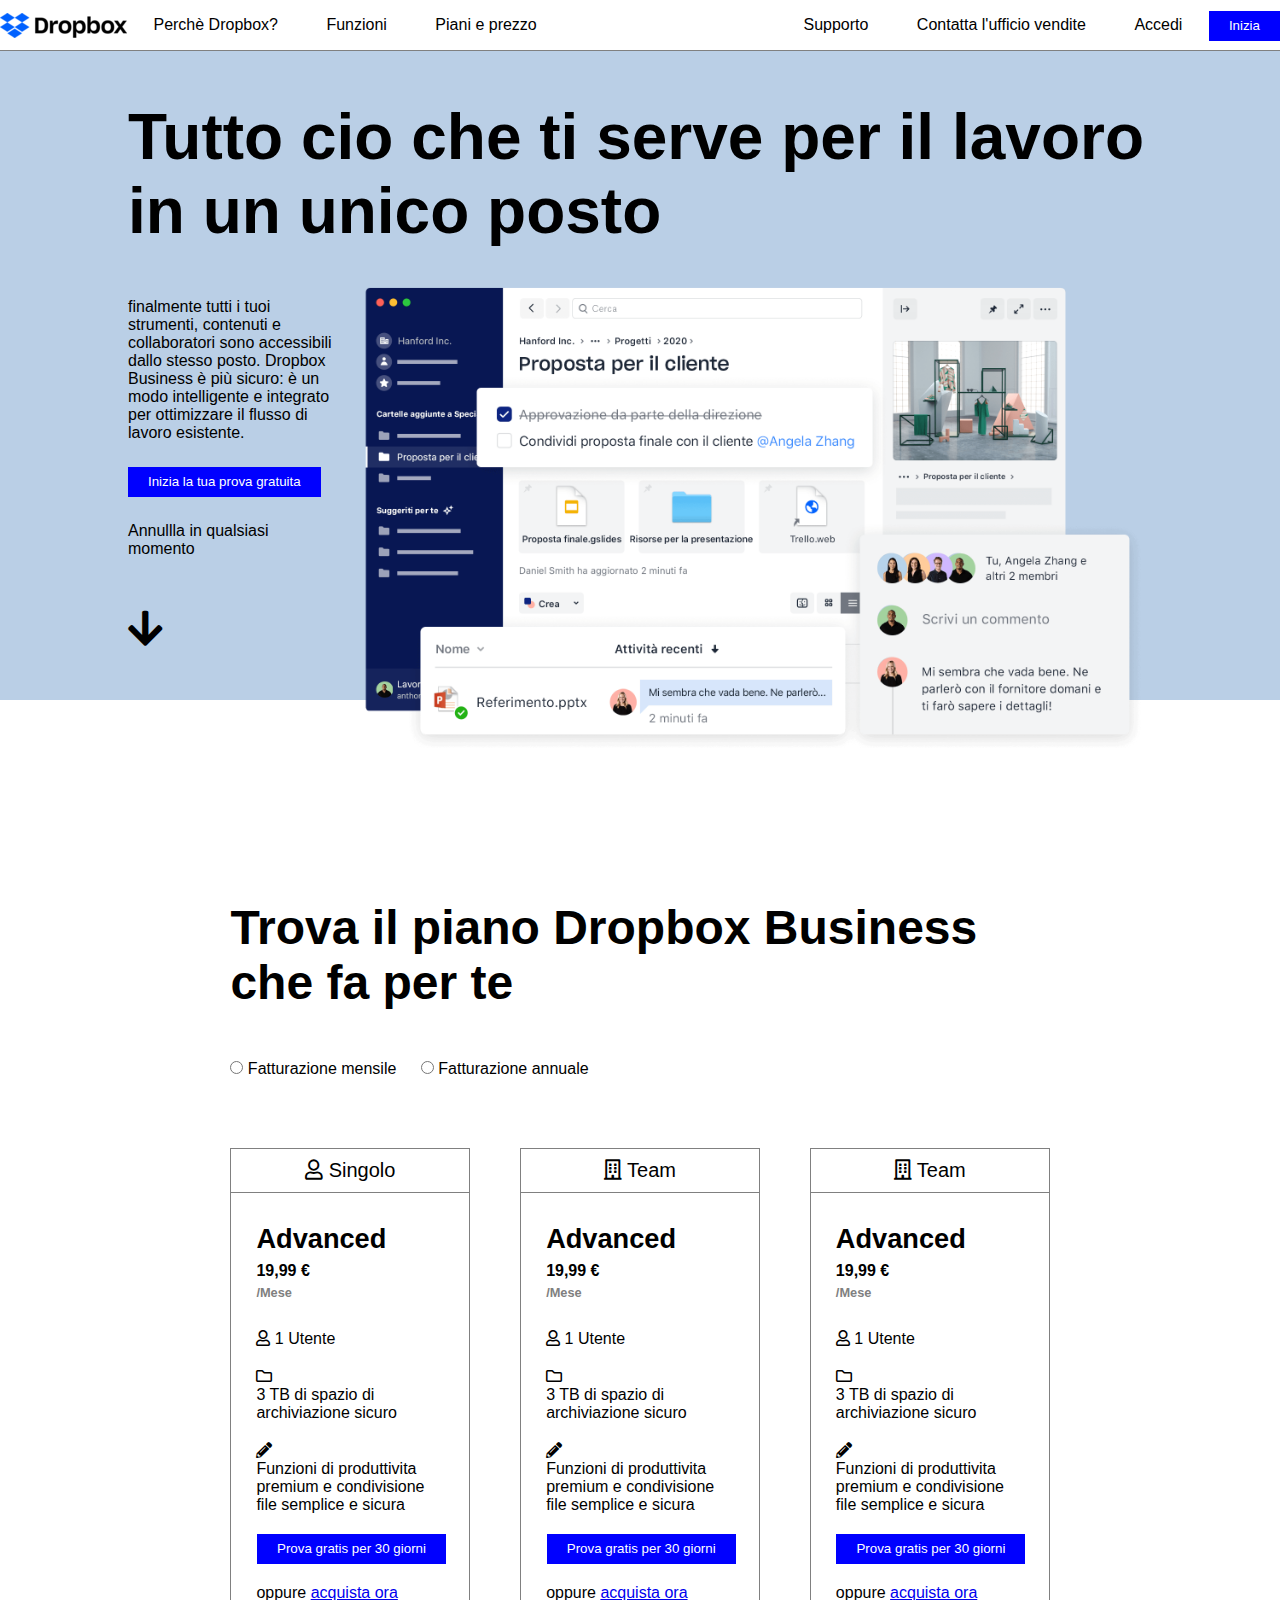
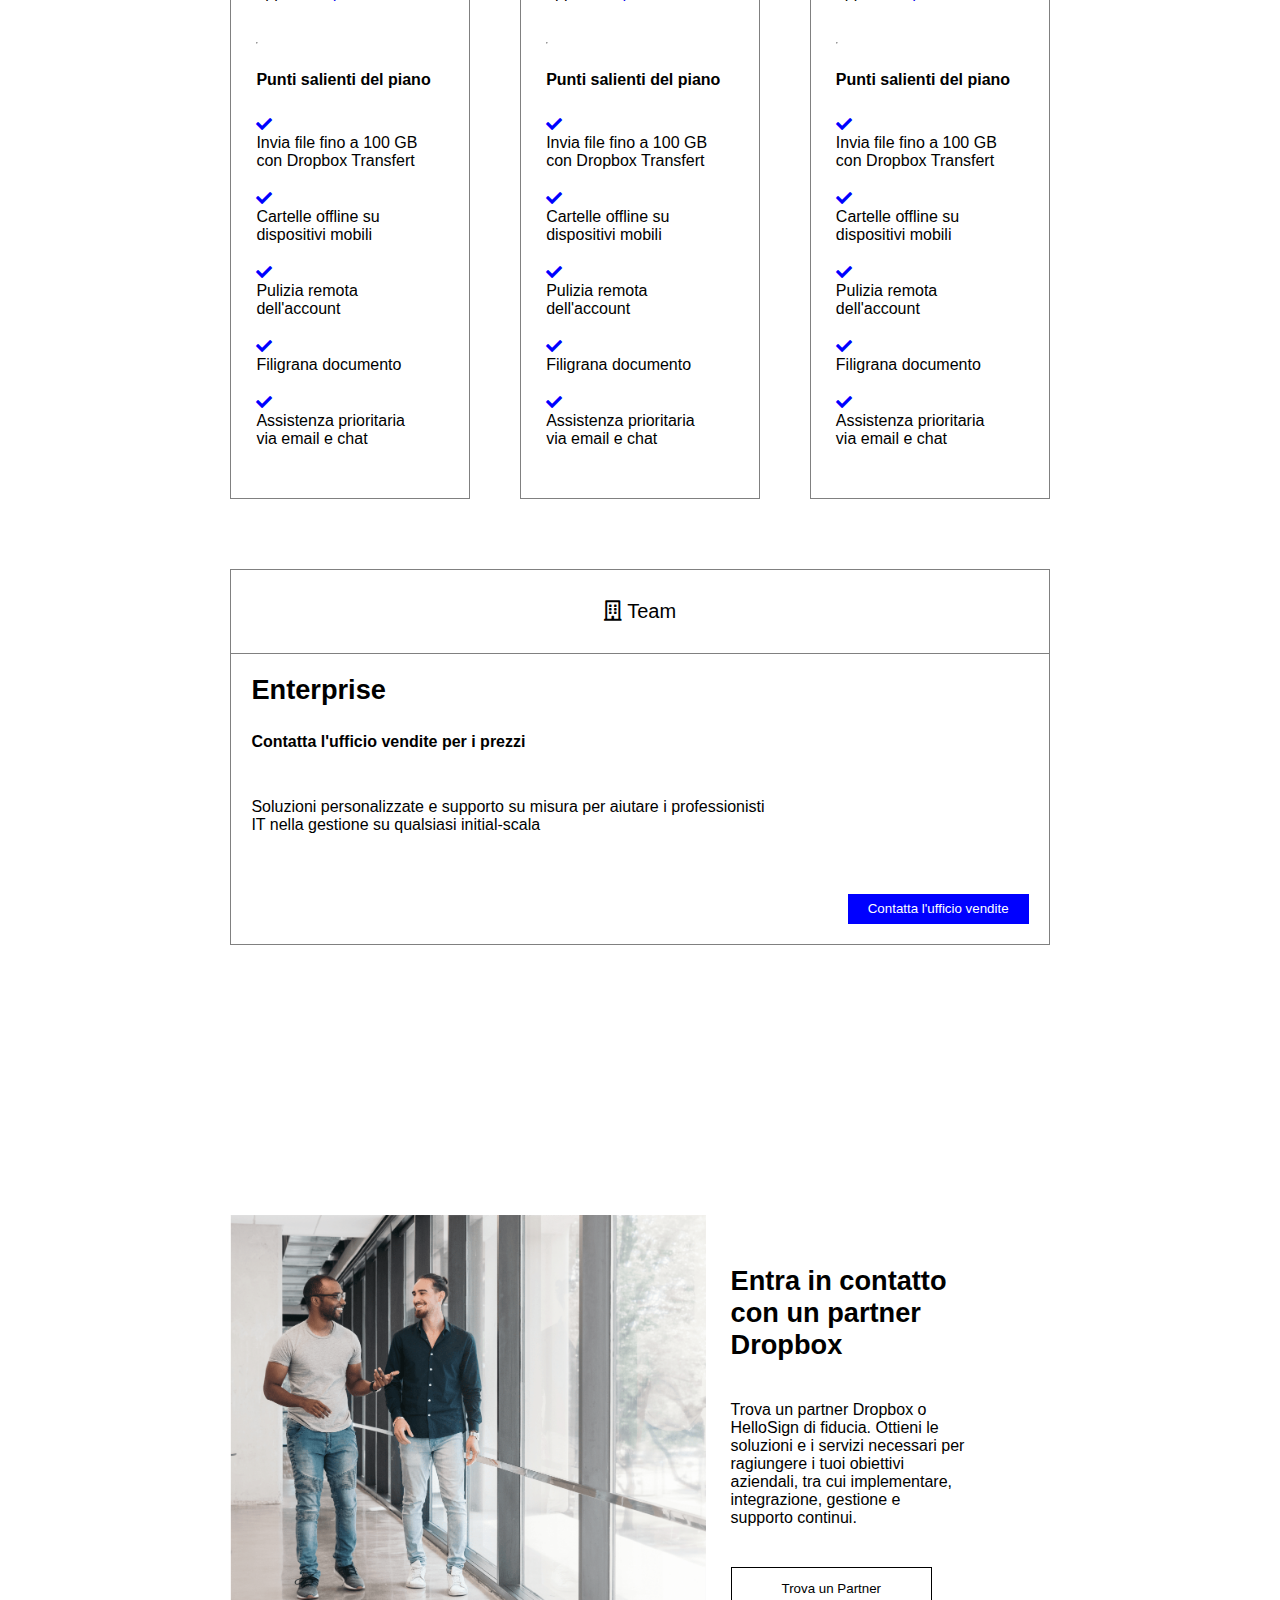
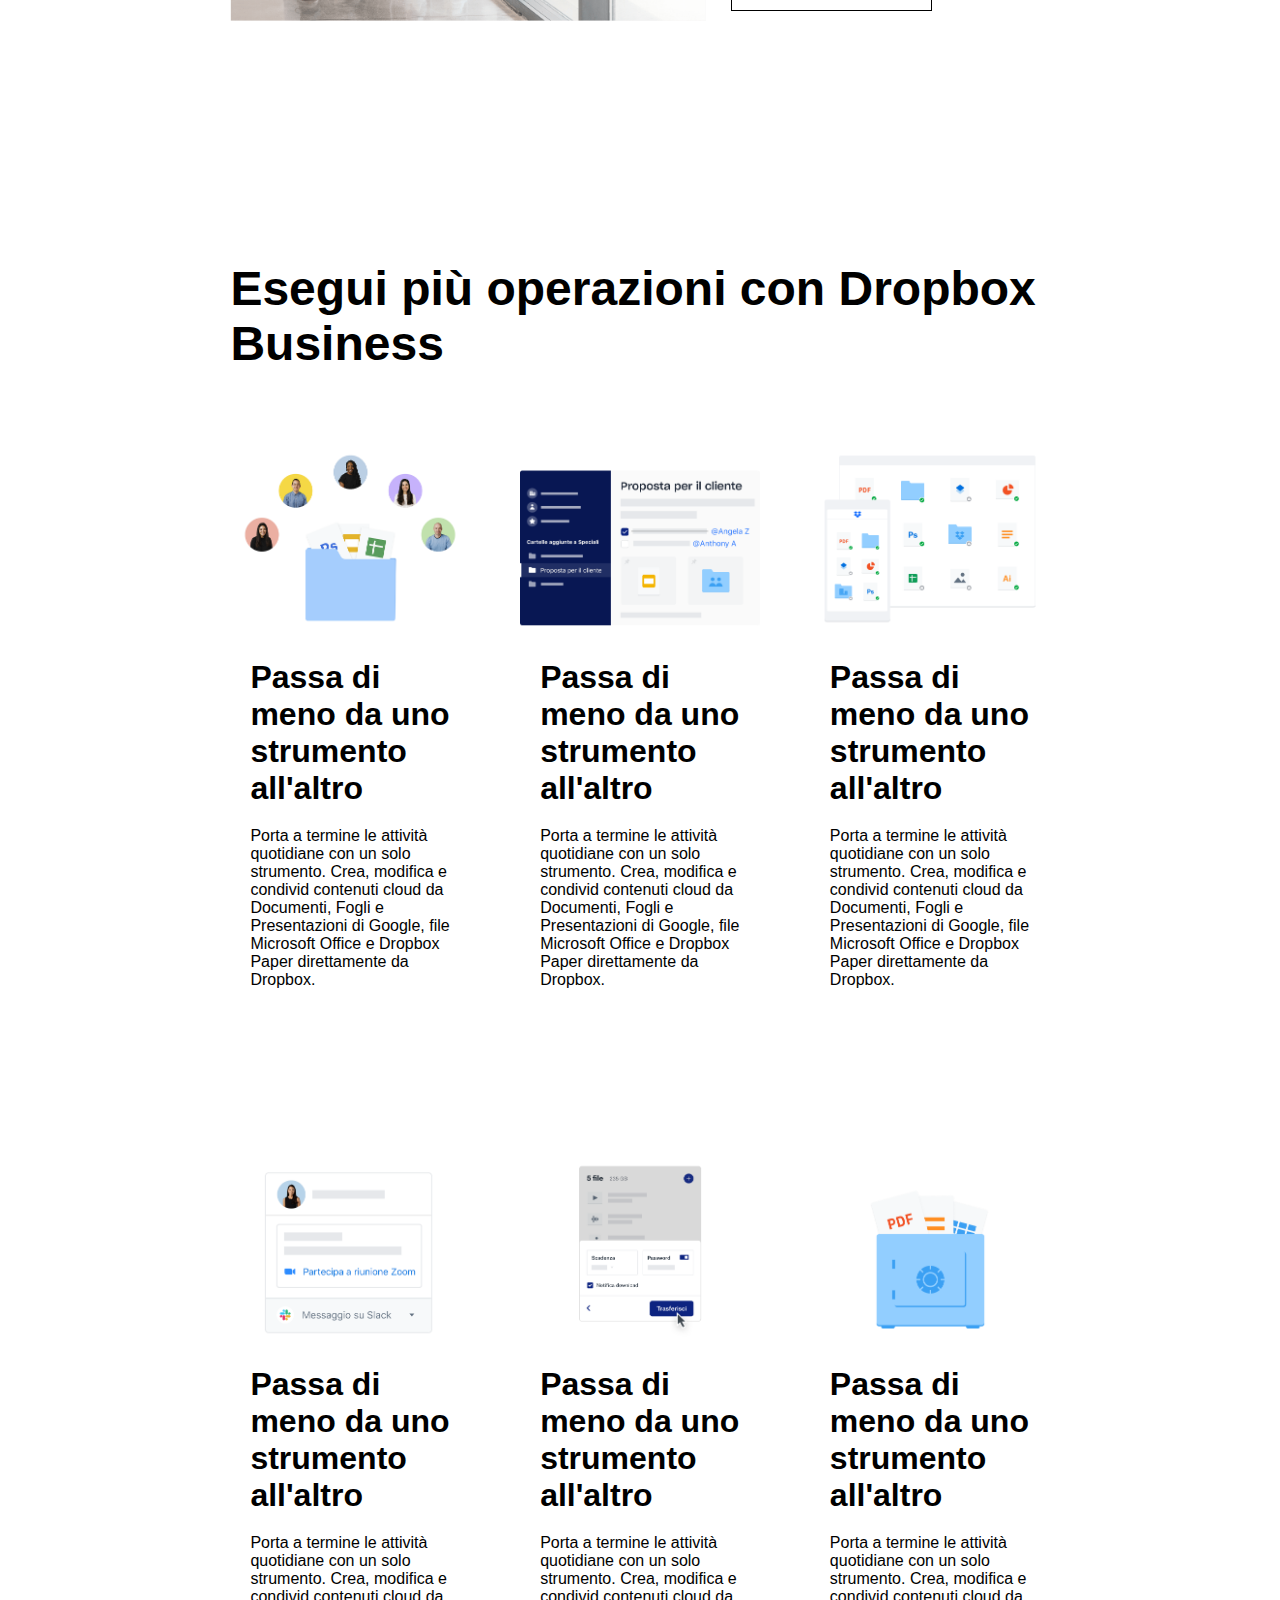
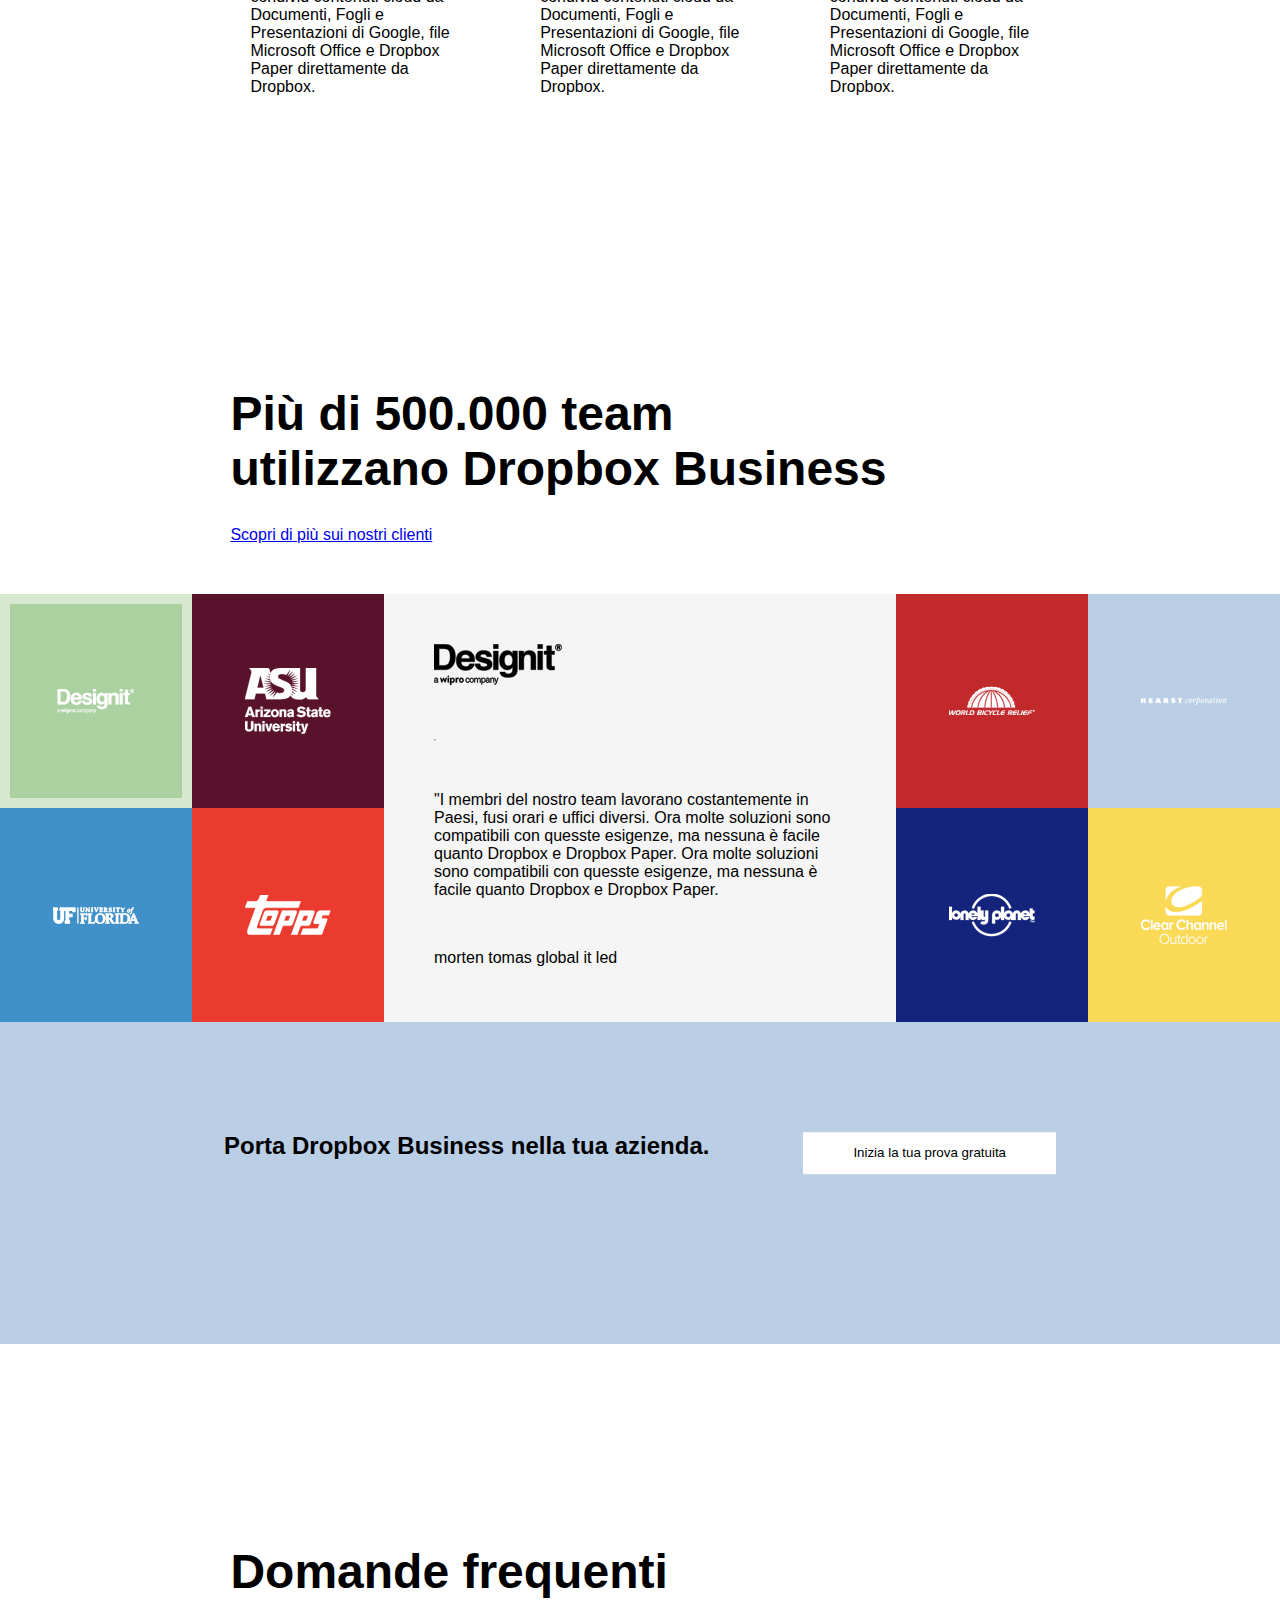
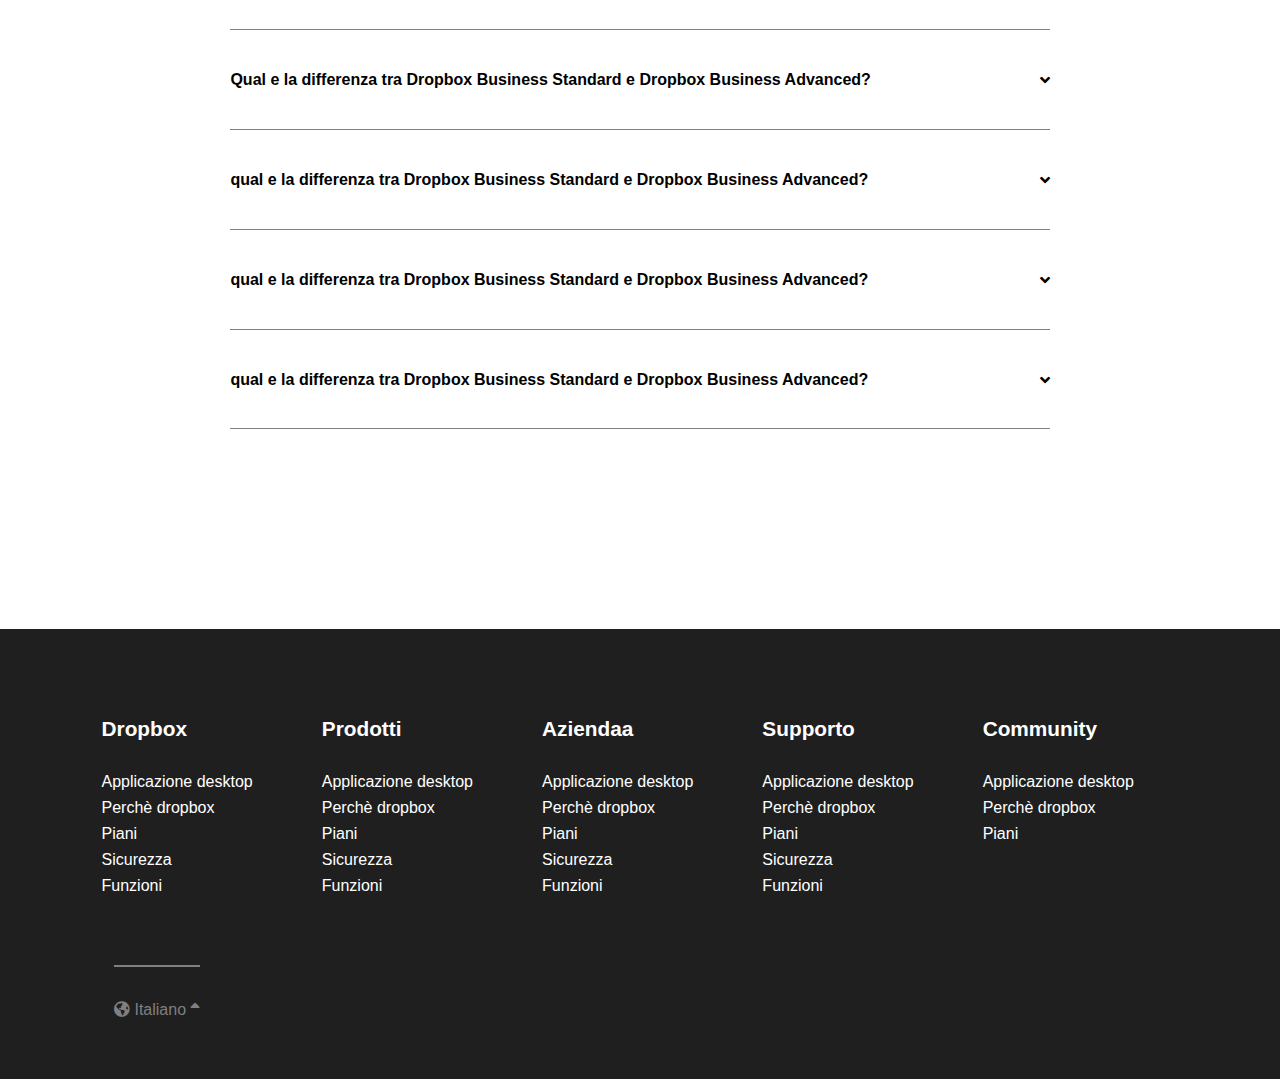
==== commit d5b058b7: "tolto un clearfix inutile" ====
--- a/index.html
+++ b/index.html
@@ -6,13 +6,14 @@
     <meta name="viewport" content="width=device-width, initial-scale=1.0">
     <title>Dropbox</title>
     <link rel="stylesheet" href="css/style.css">
-    <link rel="stylesheet" href="css/all.css">
+    <!-- <link rel="stylesheet" href="css/all.css"> -->
+    <link rel="stylesheet" href="https://cdnjs.cloudflare.com/ajax/libs/font-awesome/5.15.3/css/all.min.css">
 </head>
 <body>
     <!-- START HEADER -->
     <header >
        <!-- START NAVBAR -->
-       <section class="navbar-top centered clearfix ">
+       <section class="navbar-top centered">
             <div class="navbar navbar-left">
                 <a href="#!"><img src="img/logo-small.png" alt="logo Dropbox"></a>
                 <nav>
@@ -45,7 +46,7 @@
         </section>
         <!-- END NAVBAR -->
         <!-- START CONTENUTI HEADER -->
-        <section class="content-header centered clearfix">
+        <section class="content-header centered">
            
                 <h1>Tutto cio che ti serve per il lavoro in un unico posto</h1>
                 <div class="text-box">
--- a/css/style.css
+++ b/css/style.css
@@ -123,7 +123,9 @@
 .text-box {
     margin-top: 50px;
     width: 20%;
-    float: left;
+}
+.content-header h1:last-child {
+    margin-top: 50px;
 }
 
 .content-header img {
